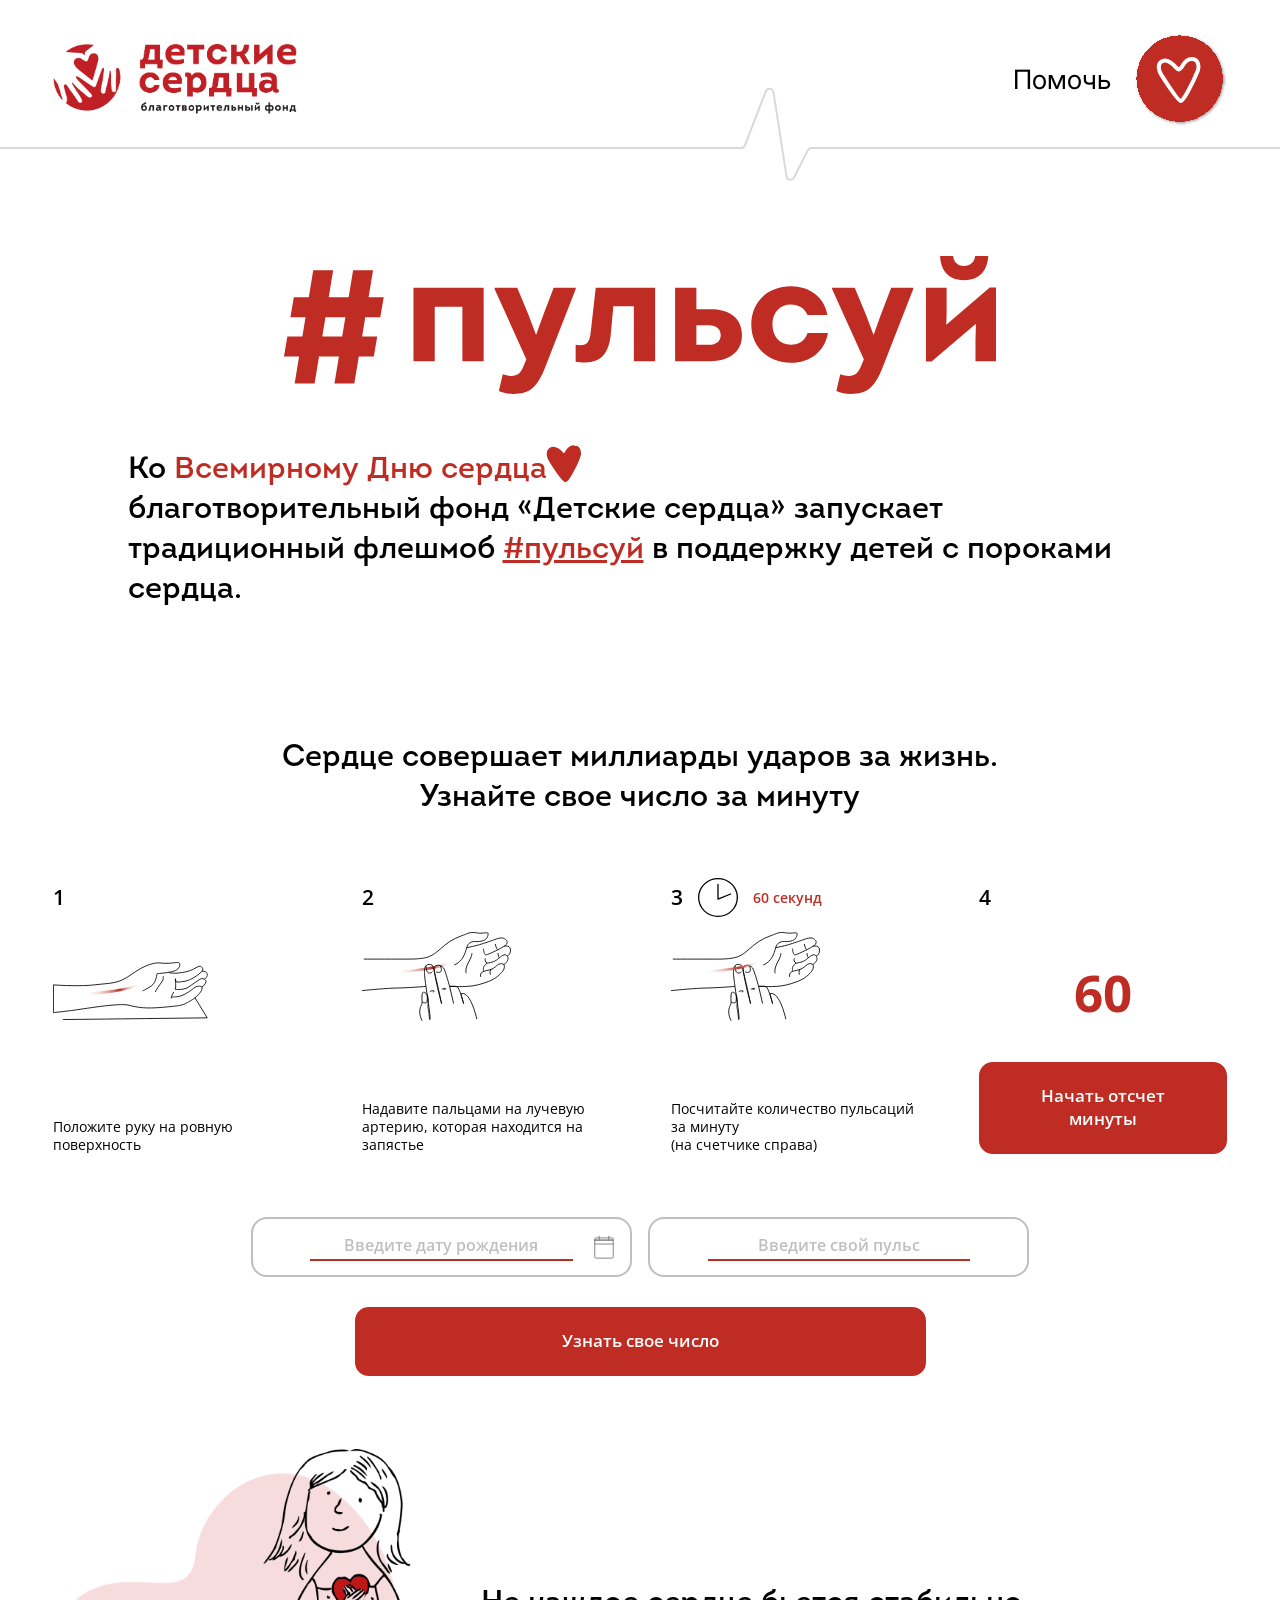
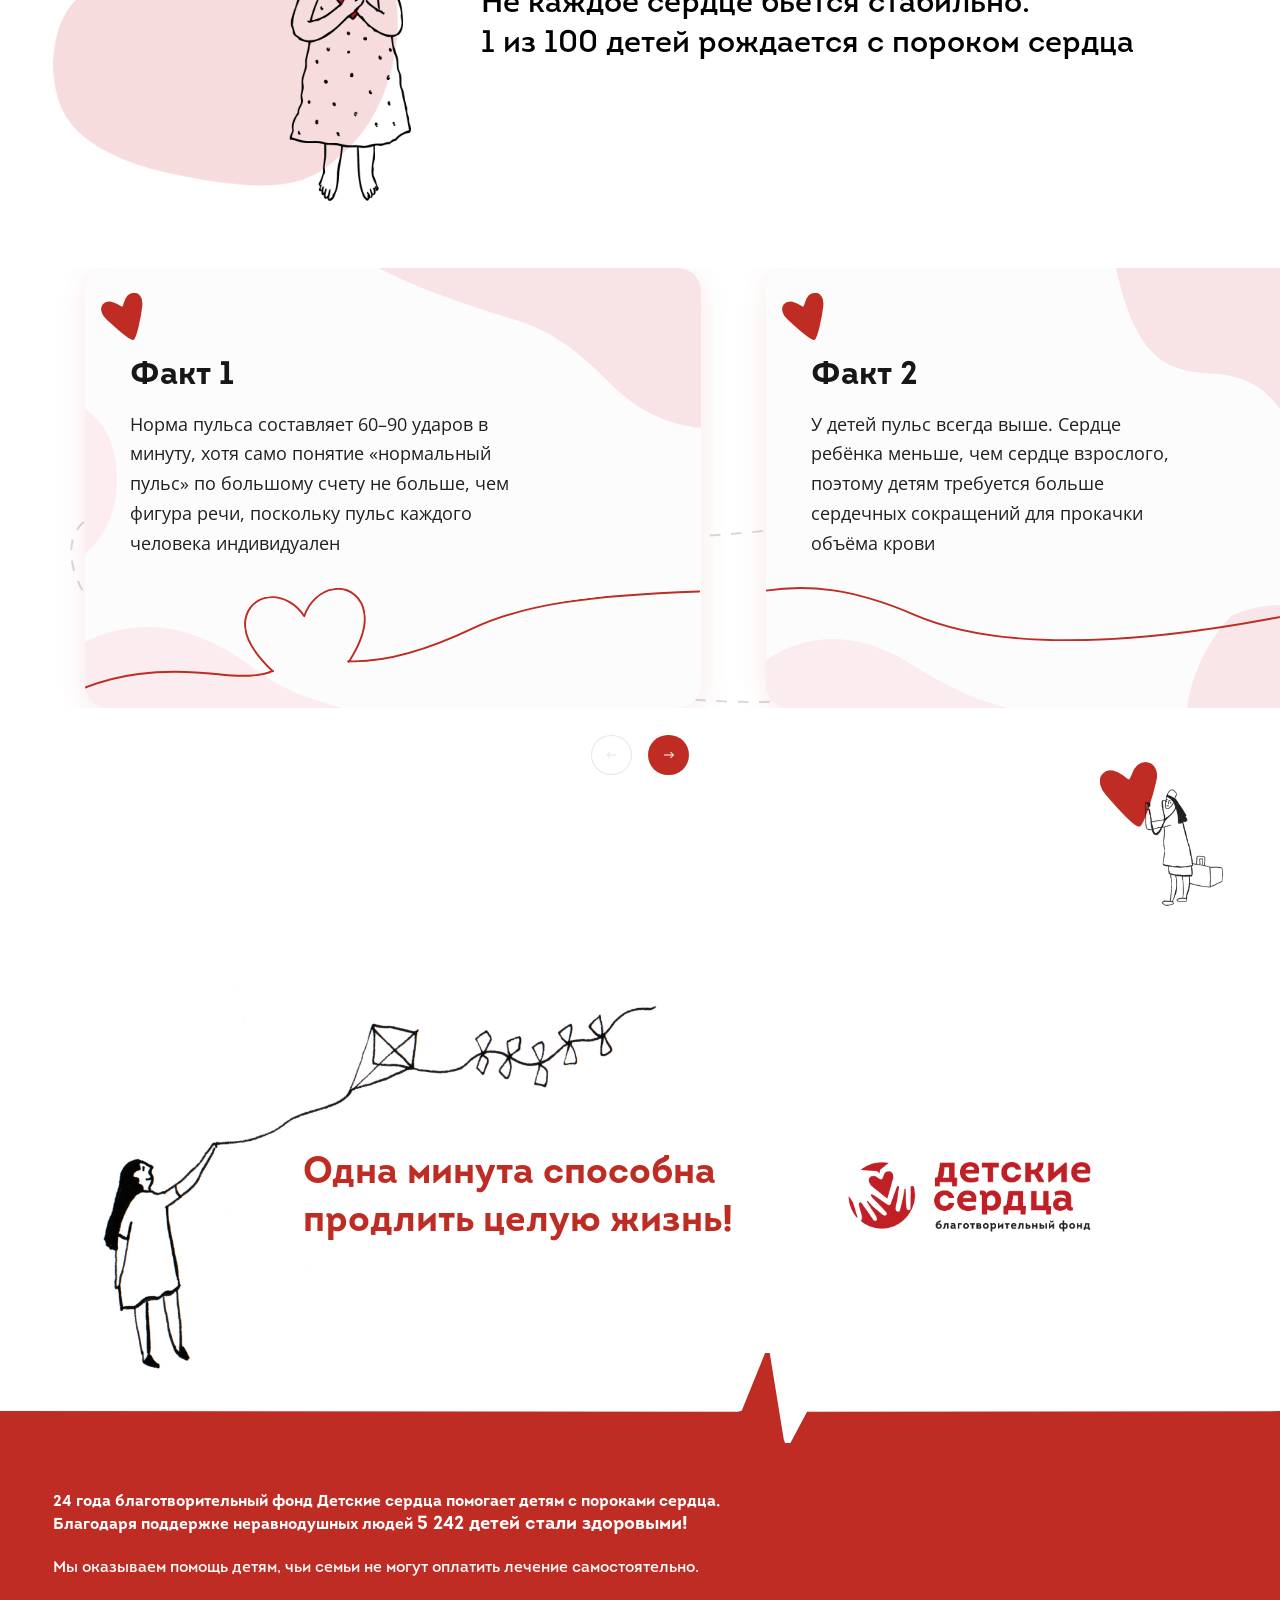
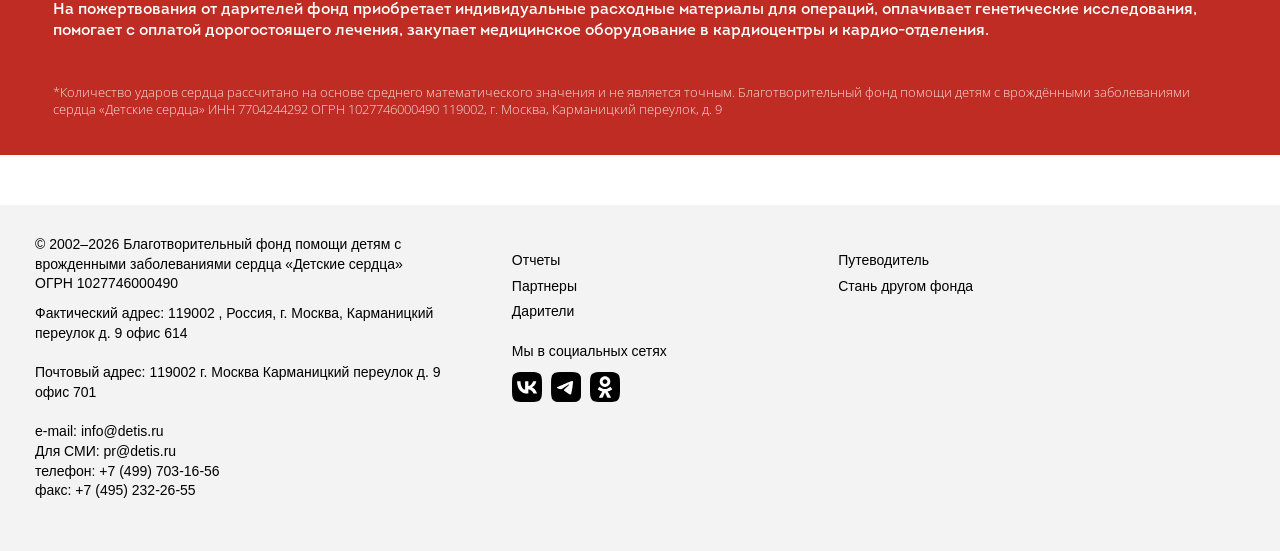
==== index.html @ c1016fa4 "Add footer section, SEO enhancements, and sitemap for #пульсуй campaign - Introduced a new footer se" ====
<!doctype html>
<html lang="ru">
  <head>
    <meta charset="utf-8" />
    <meta name="viewport" content="width=device-width, initial-scale=1" />
    <title>#пульсуй — подари минуту своего ритма ребёнку с пороком сердца | Детские сердца</title>
    <meta
      name="description"
      content="Флешмоб #пульсуй ко Всемирному Дню сердца: узнайте свой пульс за минуту и подарите минуту его ритма ребёнку с пороком сердца. Благотворительный фонд «Детские сердца»."
    />
    <link rel="canonical" href="https://detis.ru/puls/" />
    <meta name="robots" content="index, follow, max-image-preview:large, max-snippet:-1" />
    <meta name="theme-color" content="#bf2c23" />

    <!-- Open Graph -->
    <meta property="og:type" content="website" />
    <meta property="og:site_name" content="Благотворительный фонд «Детские сердца»" />
    <meta property="og:locale" content="ru_RU" />
    <meta property="og:url" content="https://detis.ru/puls/" />
    <meta
      property="og:title"
      content="#пульсуй — подари минуту своего ритма ребёнку с пороком сердца"
    />
    <meta
      property="og:description"
      content="Флешмоб #пульсуй ко Всемирному Дню сердца: узнайте свой пульс за минуту и подарите минуту его ритма ребёнку с пороком сердца."
    />
    <meta property="og:image" content="https://detis.ru/puls/assets/og-image.jpg" />
    <meta property="og:image:width" content="1200" />
    <meta property="og:image:height" content="630" />
    <meta property="og:image:alt" content="Флешмоб #пульсуй — фонд «Детские сердца»" />

    <!-- Twitter -->
    <meta name="twitter:card" content="summary_large_image" />
    <meta
      name="twitter:title"
      content="#пульсуй — подари минуту своего ритма ребёнку с пороком сердца"
    />
    <meta
      name="twitter:description"
      content="Узнайте свой пульс за минуту и подарите минуту его ритма ребёнку с пороком сердца."
    />
    <meta name="twitter:image" content="https://detis.ru/puls/assets/og-image.jpg" />

    <!-- Верификация панелей вебмастеров: значения вставит команда фонда (см. README-seo.md) -->
    <!-- <meta name="google-site-verification" content="ЗАПОЛНИТЬ" /> -->
    <!-- <meta name="yandex-verification" content="ЗАПОЛНИТЬ" /> -->

    <link rel="icon" href="/favicon.svg" type="image/svg+xml" />
    <!-- Растровые иконки добавит команда фонда (см. README-seo.md, п. A4):
    <link rel="icon" href="/favicon.ico" sizes="any" />
    <link rel="apple-touch-icon" href="assets/apple-touch-icon.png" /> -->

    <link rel="preconnect" href="https://fonts.googleapis.com" />
    <link rel="preconnect" href="https://fonts.gstatic.com" crossorigin />
    <link
      href="https://fonts.googleapis.com/css2?family=Inter:wght@400;600;700&amp;display=swap"
      rel="stylesheet"
    />
    <link rel="stylesheet" href="styles.css" />
    <script async src="https://cdn.mixplat.ru/widget/v3/widget.js"></script>
    <script src="https://widgets.donation.ru/wloader/2c202b1d-9f3a-443c-ae65-06a1cbe11c02/wloader.js" async></script>
    <style type="text/css">
      #d7platformRedirector-container { display: none; }
    </style>

    <script type="application/ld+json">
    {
      "@context": "https://schema.org",
      "@graph": [
        {
          "@type": "NGO",
          "@id": "https://detis.ru/#organization",
          "name": "Благотворительный фонд помощи детям с врождёнными заболеваниями сердца «Детские сердца»",
          "alternateName": "Фонд «Детские сердца»",
          "url": "https://detis.ru/",
          "logo": "https://detis.ru/puls/assets/ds_logo.png",
          "email": "info@detis.ru",
          "telephone": "+7-499-703-16-56",
          "taxID": "7704244292",
          "vatID": "1027746000490",
          "address": {
            "@type": "PostalAddress",
            "addressCountry": "RU",
            "addressLocality": "Москва",
            "postalCode": "119002",
            "streetAddress": "Карманицкий переулок, д. 9"
          },
          "sameAs": [
            "https://vk.com/club15481908",
            "https://t.me/detis_ru",
            "https://ok.ru/group/55071932416244"
          ]
        },
        {
          "@type": "WebPage",
          "@id": "https://detis.ru/puls/#webpage",
          "url": "https://detis.ru/puls/",
          "name": "#пульсуй — подари минуту своего ритма ребёнку с пороком сердца",
          "inLanguage": "ru-RU",
          "description": "Флешмоб #пульсуй ко Всемирному Дню сердца: узнайте свой пульс за минуту и подарите минуту его ритма ребёнку с пороком сердца.",
          "isPartOf": { "@id": "https://detis.ru/#website" },
          "about": { "@id": "https://detis.ru/#organization" },
          "primaryImageOfPage": "https://detis.ru/puls/assets/og-image.jpg"
        },
        {
          "@type": "WebSite",
          "@id": "https://detis.ru/#website",
          "url": "https://detis.ru/",
          "name": "Благотворительный фонд «Детские сердца»",
          "inLanguage": "ru-RU",
          "publisher": { "@id": "https://detis.ru/#organization" }
        },
        {
          "@type": "Event",
          "name": "Флешмоб #пульсуй",
          "description": "Традиционный флешмоб фонда «Детские сердца» ко Всемирному Дню сердца в поддержку детей с пороками сердца.",
          "startDate": "2026-09-01",
          "endDate": "2026-09-30",
          "eventAttendanceMode": "https://schema.org/OnlineEventAttendanceMode",
          "eventStatus": "https://schema.org/EventScheduled",
          "url": "https://detis.ru/puls/",
          "image": "https://detis.ru/puls/assets/og-image.jpg",
          "location": {
            "@type": "VirtualLocation",
            "url": "https://detis.ru/puls/"
          },
          "organizer": { "@id": "https://detis.ru/#organization" }
        }
      ]
    }
    </script>

  </head>
  <body>
    <header class="header">
      <div class="container header__inner">
        <a class="header__logo" href="/">
          <img
            src="assets/ds_logo.png"
            alt="Благотворительный фонд «Детские сердца»"
          />
        </a>
        <a class="header__help" href="#donate">
          <span>Помочь</span>
          <img src="assets/frame7.svg" alt="" aria-hidden="true" />
        </a>
      </div>
      <img
        class="header__pulse"
        src="assets/vector39.svg"
        alt=""
        aria-hidden="true"
      />
    </header>

    <main>
      <!-- ===== Экран 1 — об акции ===== -->
      <section class="hero container" id="about">
        <h1 class="hero__title">
          <img src="assets/group23.svg" alt="" aria-hidden="true" />
          <span class="visually-hidden"
            >#пульсуй — флешмоб благотворительного фонда «Детские сердца» ко
            Всемирному Дню сердца в поддержку детей с пороками сердца</span
          >
        </h1>
        <p class="hero__lead">
          Ко <span class="accent">Всемирному Дню сердца</span
          ><img
            class="hero__heart"
            src="assets/vector66.svg"
            alt=""
            aria-hidden="true"
          /><br class="br-lg" />
          благотворительный фонд «Детские сердца» запускает традиционный флешмоб
          <a
            class="accent"
            href="https://vk.ru/feed?q=%23%D0%9F%D1%83%D0%BB%D1%8C%D1%81%D1%83%D0%B9&amp;section=search"
            target="_blank"
            rel="noopener"
            >#пульсуй</a
          >
          в поддержку детей с пороками сердца.
        </p>
        <p class="hero__sub">
          Сердце совершает миллиарды ударов за жизнь.<br class="br-lg" />
          Узнайте свое число за минуту
        </p>
      </section>

      <!-- ===== Экран 2 — инструкция, отсчёт минуты и форма ===== -->
      <section
        class="steps container"
        id="measure"
        aria-label="Как измерить пульс"
      >
        <ol class="steps__list">
          <li class="step">
            <div class="step__head"><span class="step__num">1</span></div>
            <div class="step__pic step__pic--1">
              <span class="step__figure"
                ><img
                  src="assets/group5.svg"
                  alt="Рука лежит на ровной поверхности"
              /></span>
            </div>
            <p class="step__text">Положите руку на ровную поверхность</p>
          </li>
          <li class="step">
            <div class="step__head"><span class="step__num">2</span></div>
            <div class="step__pic step__pic--2">
              <span class="step__figure"
                ><img
                  src="assets/group6.svg"
                  alt="Пальцы прижаты к лучевой артерии"
              /></span>
            </div>
            <p class="step__text">
              Надавите пальцами на лучевую артерию, которая находится на
              запястье
            </p>
          </li>
          <li class="step">
            <div class="step__head">
              <span class="step__num">3</span>
              <img
                class="step__clock"
                src="assets/group.svg"
                alt=""
                aria-hidden="true"
              />
              <span class="step__hint">60 секунд</span>
            </div>
            <div class="step__pic step__pic--3">
              <span class="step__figure">
                <img
                  src="assets/vector53.svg"
                  alt="Подсчёт пульсаций на запястье"
                />
                <img
                  class="step__doodle"
                  src="assets/vector52.svg"
                  alt=""
                  aria-hidden="true"
                />
              </span>
            </div>
            <p class="step__text">
              Посчитайте количество пульсаций за минуту<br />(на счетчике
              справа)
            </p>
          </li>
          <li class="step step--timer">
            <div class="step__head"><span class="step__num">4</span></div>
            <p
              class="step__ring"
              id="timer-display"
              role="timer"
              aria-live="off"
            >
              <svg
                class="step__ring-svg"
                viewBox="0 0 120 120"
                aria-hidden="true"
              >
                <circle
                  class="step__ring-track"
                  cx="60"
                  cy="60"
                  r="50"
                ></circle>
                <circle
                  class="step__ring-progress"
                  cx="60"
                  cy="60"
                  r="50"
                ></circle>
              </svg>
              <span class="step__ring-value">60</span>
              <!-- Единица измерения рядом с числом — только в мобильном макете -->
              <span class="step__ring-unit">секунд</span>
            </p>
            <button class="btn" type="button" id="timer-btn" data-state="idle">
              Начать отсчет минуты
            </button>
            <button
              class="link-btn step__reset"
              type="button"
              id="timer-reset"
              hidden
            >
              Начать заново
            </button>
            <p
              class="step__status"
              id="timer-status"
              role="status"
              aria-live="polite"
            ></p>
          </li>
        </ol>

        <!-- Форма: дата рождения + пульс в покое -->
        <form class="form" id="pulse-form" novalidate>
          <div class="field-wrap">
            <div class="field field--date">
              <label class="field__label visually-hidden" for="birthday"
                >Дата рождения</label
              >
              <input
                class="field__input"
                type="text"
                id="birthday"
                name="birthday"
                placeholder="Введите дату рождения"
                inputmode="numeric"
                autocomplete="bday"
                maxlength="10"
                aria-describedby="birthday-hint birthday-error"
                required
              />
              <span class="field__picker">
                <img src="assets/calendar.svg" alt="" aria-hidden="true" />
                <!-- Нативный календарь: прозрачный input поверх иконки —
                 работает во всех мобильных браузерах без showPicker() -->
                <input
                  class="field__native"
                  type="date"
                  id="birthday-native"
                  tabindex="-1"
                  aria-label="Выбрать дату рождения в календаре"
                />
              </span>
            </div>
            <p class="field__error" id="birthday-error" role="alert"></p>
          </div>

          <div class="field-wrap">
            <div class="field field--pulse">
              <label class="field__label visually-hidden" for="pulse"
                >Пульс в покое, ударов в минуту</label
              >
              <input
                class="field__input"
                type="text"
                id="pulse"
                name="pulse"
                placeholder="Введите свой пульс"
                inputmode="numeric"
                maxlength="3"
                aria-describedby="pulse-error pulse-hint"
                required
              />
            </div>
            <p class="field__error" id="pulse-error" role="alert"></p>
          </div>

          <div class="form__submit">
            <button class="btn btn--wide" type="submit">
              Узнать свое число
            </button>
          </div>
        </form>
      </section>

      <!-- ===== Экран 3 — персональный результат ===== -->
      <section
        class="counter is-locked"
        id="result"
        aria-labelledby="result-caption"
        hidden
      >
        <p class="counter__num" id="result-number">
          <span class="counter__value">0</span>
        </p>
        <p class="counter__caption" id="result-caption">
          Столько ударов уже сделало ваше сердце<sup>*</sup>
        </p>
        <button
          class="counter__share"
          type="button"
          data-share="result"
          aria-label="Поделиться своим результатом"
        >
          <img src="assets/frame33.svg" alt="" aria-hidden="true" />
        </button>
      </section>

      <!-- ===== Кому нужна помощь ===== -->
      <section class="fact container">
        <div class="fact__pic pic">
          <img src="assets/image2.png" alt="Девочка держит в руках сердце" />
        </div>
        <p class="fact__text">
          Не каждое сердце бьется стабильно.
          <br class="br-lg" />1&nbsp;из&nbsp;100 детей рождается с пороком
          сердца
        </p>
      </section>

      <!-- ===== Пожертвование ===== -->
      <section class="result container is-locked" id="donate" hidden>
        <div id='d3a18150-a6cb-4ad5-b962-4424a75c778f' data-type='mixplat-stat'></div>
        <!-- <div class="progress">
          <div class="progress__track">
            <div
              class="progress__bar"
              style="--value: 41.8%"
              role="progressbar"
              aria-valuenow="128541"
              aria-valuemin="0"
              aria-valuemax="307000"
            >
              <span>Собрано <b>128 541 ₽</b></span>
            </div>
          </div>
        </div> -->

        <p class="result__pulse">
          Ваш пульс — <span id="donate-pulse">72 удара</span> в минуту
        </p>

        <div class="donate">
          <button
            class="donate__btn"
            type="button"
            data-minutes-step="-1"
            aria-label="Уменьшить количество минут"
          >
            <img src="assets/group18.svg" alt="" aria-hidden="true" />
          </button>
          <button class="btn donate__label" type="button" data-open-donate>
            Подарить
            <span id="donate-minutes">1 минуту</span> детскому&nbsp;сердцу
          </button>
          <button
            class="donate__btn"
            type="button"
            data-minutes-step="1"
            aria-label="Увеличить количество минут"
          >
            <img src="assets/group19.svg" alt="" aria-hidden="true" />
          </button>
        </div>
      </section>

      <!-- ===== Экран благодарности (только после успешной оплаты) ===== -->
      <section class="thanks container" id="thanks" hidden>
        <div class="thanks__art">
          <img src="assets/img1.png" alt="Люди украшают дерево-сердце" />
        </div>
        <div class="thanks__card">
          <p class="thanks__title">Спасибо</p>
          <p class="thanks__text">
            Сегодня ваше сердце помогло другому сердцу продолжать биться.
          </p>
          <a class="thanks__link" href="#facts">Узнать больше о своем сердце</a>
        </div>
      </section>

      <!-- ===== Факты о сердце ===== -->
      <section class="facts" id="facts" aria-label="Факты о пульсе">
        <div class="facts__stage">
          <img
            class="facts__wave"
            src="assets/vector41.svg"
            alt=""
            aria-hidden="true"
          />
          <ul class="facts__track" id="facts-track">
            <li class="card" id="fact-1">
              <div
                class="card__deco"
                style="left: 47.669%; top: 0%; width: 52.338%; height: 36.389%"
              >
                <img src="assets/vector2.svg" alt="" />
              </div>
              <div
                class="card__deco"
                style="left: 0%; top: 32.142%; width: 5.165%; height: 32.781%"
              >
                <img src="assets/vector3.svg" alt="" />
              </div>
              <div
                class="card__deco"
                style="left: 0%; top: 81.556%; width: 41.985%; height: 18.443%"
              >
                <img src="assets/vector4.svg" alt="" />
              </div>
              <div
                class="card__deco card__rot"
                style="
                  left: -3.124%;
                  top: 72.152%;
                  width: 103.446%;
                  height: 25.813%;
                "
              >
                <img
                  src="assets/vector5.svg"
                  alt=""
                  style="
                    width: 100.433%;
                    height: 31.44%;
                    transform: rotate(-7.22deg);
                  "
                />
              </div>
              <div
                class="card__deco card__rot"
                style="
                  left: 25.453%;
                  top: 72.152%;
                  width: 20.818%;
                  height: 20.064%;
                "
              >
                <img
                  src="assets/vector6.svg"
                  alt=""
                  style="
                    width: 95.024%;
                    height: 85.783%;
                    transform: rotate(-7.22deg);
                  "
                />
              </div>
              <div
                class="card__deco card__rot"
                style="
                  left: 2.684%;
                  top: 5.785%;
                  width: 7.037%;
                  height: 10.801%;
                "
              >
                <img
                  src="assets/group1.svg"
                  alt=""
                  style="
                    width: 96.574%;
                    height: 98.05%;
                    transform: rotate(-6deg);
                  "
                />
              </div>
              <h3 class="card__title">Факт 1</h3>
              <p class="card__text">
                Норма пульса составляет 60–90 ударов в минуту, хотя само понятие
                «нормальный пульс» по большому счету не больше, чем фигура речи,
                поскольку пульс каждого человека индивидуален
              </p>
            </li>
            <li class="card" id="fact-2">
              <div
                class="card__deco"
                style="left: 56.86%; top: 0%; width: 43.147%; height: 52.289%"
              >
                <img src="assets/vector8.svg" alt="" />
              </div>
              <div
                class="card__deco"
                style="left: 0%; top: 84.301%; width: 39.414%; height: 15.699%"
              >
                <img src="assets/vector9.svg" alt="" />
              </div>
              <div
                class="card__deco"
                style="
                  left: 68.385%;
                  top: 76.671%;
                  width: 31.622%;
                  height: 23.329%;
                "
              >
                <img src="assets/vector10.svg" alt="" />
              </div>
              <div
                class="card__deco"
                style="
                  left: -2.805%;
                  top: 72.431%;
                  width: 103.66%;
                  height: 12.396%;
                "
              >
                <img src="assets/vector11.svg" alt="" />
              </div>
              <div
                class="card__deco card__rot"
                style="
                  left: 2.684%;
                  top: 5.785%;
                  width: 7.037%;
                  height: 10.801%;
                "
              >
                <img
                  src="assets/group2.svg"
                  alt=""
                  style="
                    width: 96.574%;
                    height: 98.05%;
                    transform: rotate(-6deg);
                  "
                />
              </div>
              <h3 class="card__title">Факт 2</h3>
              <p class="card__text">
                У детей пульс всегда выше. Сердце ребёнка меньше, чем сердце
                взрослого, поэтому детям требуется больше сердечных сокращений
                для прокачки объёма крови
              </p>
            </li>
            <li class="card" id="fact-3">
              <div
                class="card__deco"
                style="left: 55.225%; top: 0%; width: 44.782%; height: 47.06%"
              >
                <img src="assets/vector13.svg" alt="" />
              </div>
              <div
                class="card__deco"
                style="left: 0%; top: 82.787%; width: 37.621%; height: 17.213%"
              >
                <img src="assets/vector14.svg" alt="" />
              </div>
              <div
                class="card__deco card__rot"
                style="
                  left: 45.481%;
                  top: 59.588%;
                  width: 71.171%;
                  height: 87.377%;
                "
              >
                <img
                  src="assets/vector15.svg"
                  alt=""
                  style="
                    width: 32.5%;
                    height: 115.444%;
                    transform: rotate(-127.79deg);
                  "
                />
              </div>
              <div
                class="card__deco"
                style="
                  left: -2.809%;
                  top: 69.496%;
                  width: 106.114%;
                  height: 11.93%;
                "
              >
                <img src="assets/vector16.svg" alt="" />
              </div>
              <div
                class="card__deco card__rot"
                style="
                  left: 2.684%;
                  top: 5.785%;
                  width: 7.037%;
                  height: 10.801%;
                "
              >
                <img
                  src="assets/group3.svg"
                  alt=""
                  style="
                    width: 96.574%;
                    height: 98.05%;
                    transform: rotate(-6deg);
                  "
                />
              </div>
              <h3 class="card__title">Факт 3</h3>
              <p class="card__text">
                Для спортсмена высокой квалификации пульс 40–50 ударов в минуту
                — норма. Так работает натренированное сердце
              </p>
            </li>
            <li class="card" id="fact-4">
              <div
                class="card__deco"
                style="left: 55.687%; top: 0%; width: 44.32%; height: 34.97%"
              >
                <img src="assets/vector18.svg" alt="" />
              </div>
              <div
                class="card__deco"
                style="left: 0%; top: 77.617%; width: 43.384%; height: 22.382%"
              >
                <img src="assets/vector19.svg" alt="" />
              </div>
              <div
                class="card__deco"
                style="
                  left: 75.264%;
                  top: 70.59%;
                  width: 24.742%;
                  height: 29.41%;
                "
              >
                <img src="assets/vector20.svg" alt="" />
              </div>
              <div
                class="card__deco"
                style="
                  left: 78.354%;
                  top: 4.628%;
                  width: 22.708%;
                  height: 22.873%;
                "
              >
                <img src="assets/vector21.svg" alt="" />
              </div>
              <div
                class="card__deco"
                style="
                  left: 0.076%;
                  top: 68.824%;
                  width: 52.929%;
                  height: 13.411%;
                "
              >
                <img src="assets/vector22.svg" alt="" />
              </div>
              <div
                class="card__deco"
                style="
                  left: 52.45%;
                  top: 57.45%;
                  width: 47.59%;
                  height: 27.64%;
                "
              >
                <img src="assets/vector23.svg" alt="" />
              </div>
              <div
                class="card__deco card__rot"
                style="
                  left: 2.684%;
                  top: 5.785%;
                  width: 7.037%;
                  height: 10.801%;
                "
              >
                <img
                  src="assets/group3.svg"
                  alt=""
                  style="
                    width: 96.574%;
                    height: 98.05%;
                    transform: rotate(-6deg);
                  "
                />
              </div>
              <h3 class="card__title">Факт 4</h3>
              <p class="card__text">
                В положении лёжа частота сердечных сокращений замедляется, а в
                положении стоя и сидя кровь движется быстрее
              </p>
            </li>
            <li class="card" id="fact-5">
              <div
                class="card__deco"
                style="left: 56.939%; top: 0%; width: 43.068%; height: 39.43%"
              >
                <img src="assets/vector25.svg" alt="" />
              </div>
              <div
                class="card__deco"
                style="
                  left: 77.103%;
                  top: 2.677%;
                  width: 23.954%;
                  height: 28.764%;
                "
              >
                <img src="assets/vector26.svg" alt="" />
              </div>
              <div
                class="card__deco"
                style="left: 0%; top: 79.167%; width: 37.08%; height: 20.833%"
              >
                <img src="assets/vector27.svg" alt="" />
              </div>
              <div
                class="card__deco"
                style="
                  left: 71.419%;
                  top: 76.47%;
                  width: 28.588%;
                  height: 23.53%;
                "
              >
                <img src="assets/vector28.svg" alt="" />
              </div>
              <div
                class="card__deco"
                style="
                  left: -2.806%;
                  top: 74.04%;
                  width: 103.894%;
                  height: 9.982%;
                "
              >
                <img src="assets/vector29.svg" alt="" />
              </div>
              <div
                class="card__deco card__rot"
                style="
                  left: 2.684%;
                  top: 5.785%;
                  width: 7.037%;
                  height: 10.801%;
                "
              >
                <img
                  src="assets/group3.svg"
                  alt=""
                  style="
                    width: 96.574%;
                    height: 98.05%;
                    transform: rotate(-6deg);
                  "
                />
              </div>
              <h3 class="card__title">Факт 5</h3>
              <p class="card__text">
                Пульс — важный показатель работы не только сердца, но и всего
                организма. Измеряйте его время от времени в спокойном состоянии.
                Это поможет вовремя заметить скрытые проблемы со здоровьем
              </p>
            </li>
          </ul>
        </div>

        <div class="facts__nav">
          <button
            class="nav-btn nav-btn--prev"
            type="button"
            aria-label="Предыдущий факт"
            data-dir="-1"
          >
            <img src="assets/arrow2.svg" alt="" aria-hidden="true" />
          </button>
          <!-- Точки-индикаторы (мобильный макет): кнопки подставляются скриптом -->
          <div class="facts__dots" id="facts-dots"></div>
          <button
            class="nav-btn nav-btn--next"
            type="button"
            aria-label="Следующий факт"
            data-dir="1"
          >
            <img src="assets/arrow1.svg" alt="" aria-hidden="true" />
          </button>

          <div class="facts__heart" aria-hidden="true">
            <img src="assets/vector65.svg" alt="" />
          </div>
          <div class="facts__girl" aria-hidden="true">
            <img src="assets/img12.png" alt="" />
          </div>
        </div>
      </section>

      <!-- ===== Персональная share-карточка ===== -->
      <section class="lifetime is-locked" id="personal-card" hidden>
        <div class="lifetime__hearts" aria-hidden="true">
          <img src="assets/heart8.png" alt="" />
          <img src="assets/heart8.png" alt="" />
          <img src="assets/heart8.png" alt="" />
          <img src="assets/heart8.png" alt="" />
          <img src="assets/heart8.png" alt="" />
          <img src="assets/heart8.png" alt="" />
          <img src="assets/heart8.png" alt="" />
          <img src="assets/heart8.png" alt="" />
        </div>
        <p class="lifetime__title">За всю жизнь мое сердце сделало</p>
        <p class="lifetime__num" id="personal-number">
          <span class="counter__value">0</span>
        </p>
        <p class="lifetime__text">
          ударов. Сегодня я подарил минуту <br class="br-lg" />его ритма ребенку
          с пороком сердца<sup>*</sup>
        </p>
        <button class="lifetime__cta" type="button" data-share="final">
          <span
            >Подари минуту сердцу
            <span class="lifetime__hash">#</span>пульсуй</span
          >
          <img src="assets/frame34.svg" alt="" aria-hidden="true" />
        </button>
      </section>

      <section class="outro container">
        <div class="outro__girl pic">
          <img src="assets/img2.png" alt="Девочка запускает воздушного змея" />
        </div>
        <div class="outro__row">
          <p class="outro__text">Одна минута способна продлить целую жизнь!</p>
          <div class="outro__logo">
            <img
              src="assets/ds_logo.png"
              alt="Благотворительный фонд «Детские сердца»"
            />
          </div>
        </div>
      </section>
    </main>

    <footer class="footer">
      <div class="container">
        <p class="footer__head">
          24 года благотворительный фонд Детские сердца помогает детям с
          пороками сердца.<br />
          Благодаря поддержке неравнодушных людей
          <strong>5&nbsp;242 детей стали здоровыми!</strong>
        </p>
        <p class="footer__lead">
          Мы оказываем помощь детям, чьи семьи не могут оплатить лечение
          самостоятельно.
        </p>
        <p class="footer__lead">
          На пожертвования от дарителей фонд приобретает индивидуальные
          расходные материалы для операций, оплачивает генетические
          исследования, помогает с оплатой дорогостоящего лечения, закупает
          медицинское оборудование в кардиоцентры и кардио-отделения.
        </p>
        <p class="footer__note">
          *Количество ударов сердца рассчитано на основе среднего
          математического значения и не является точным. Благотворительный фонд
          помощи детям с врождёнными заболеваниями сердца «Детские сердца» ИНН
          7704244292 ОГРН 1027746000490 119002, г. Москва, Карманицкий переулок,
          д. 9
        </p>
      </div>
    </footer>

    <!-- ===== Подвал detis.ru (footernew) ===== -->
    <div class="footernew">
      <div class="inner">
        <div class="cell">
          <div>
            <p>
              © 2002–2026 Благотворительный фонд помощи детям с врожденными
              заболеваниями сердца «Детские сердца»<br />ОГРН 1027746000490
            </p>
            <p>
              Фактический адрес: 119002 , Россия, г. Москва, Карманицкий
              переулок д. 9 офис 614
            </p>
          </div>
          <div>
            <p>
              Почтовый адрес: 119002 г. Москва Карманицкий переулок д. 9 офис
              701
            </p>
          </div>
          <div>
            <p>
              e-mail: info@detis.ru<br />
              Для СМИ: pr@detis.ru<br />
              телефон:
              <a href="tel:+74997031656" class="fphone">+7 (499) 703-16-56</a
              ><br />
              факс: +7 (495) 232-26-55
            </p>
          </div>
        </div>
        <div class="cell soc">
          <div>
            <ul>
              <li><a href="https://detis.ru/about/reports/">Отчеты</a></li>
              <li><a href="https://detis.ru/partners/">Партнеры</a></li>
              <li><a href="https://detis.ru/donors/">Дарители</a></li>
            </ul>
          </div>
          <div>
            <p>Мы в социальных сетях</p>
            <div class="social">
              <a
                href="http://vk.com/club15481908"
                class="vk_new"
                target="_blank"
                rel="noopener"
                title="Вконтакте: Благотворительный фонд Детские сердца"
              ></a>
              <a
                href="https://t.me/detis_ru"
                class="tg_new"
                target="_blank"
                rel="noopener"
                title="Telegram: фонд Детские сердца"
              ></a>
              <a
                href="https://ok.ru/group/55071932416244"
                class="ok_new"
                target="_blank"
                rel="noopener"
                title="OK: фонд Детские сердца"
              ></a>
            </div>
          </div>
        </div>
        <div class="cell">
          <div>
            <ul>
              <li>
                <a href="https://detis.ru/putevoditel/">Путеводитель</a>
              </li>
              <li>
                <a href="https://detis.ru/become_friend/">Cтань другом фонда</a>
              </li>
            </ul>
          </div>
        </div>
      </div>
    </div>

    <!-- ===== Поп-ап пожертвования ===== -->
    <div class="modal" id="donate-modal" hidden>
      <div class="modal__overlay" data-close-modal></div>
      <div
        class="modal__dialog"
        role="dialog"
        aria-modal="true"
        aria-labelledby="donate-modal-title"
      >
        <button
          class="modal__close"
          type="button"
          data-close-modal
          aria-label="Закрыть"
        >
          &times;
        </button>

        <p class="modal__title" id="donate-modal-title">
          Подарите минуту своего ритма
        </p>
        <p class="modal__lead">
          Ваш пульс — <b id="modal-pulse">72</b> удара в минуту. Одна минута
          вашего сердца — <b id="modal-rate">72 ₽</b> для ребенка с пороком
          сердца.
        </p>

        <div
          class="minutes"
          id="minutes-options"
          role="radiogroup"
          aria-label="Сколько времени подарить"
        >
          <!-- Кнопки вариантов подставляются скриптом:
           1 минута, 5 минут, 10 минут, 1 час и «выбрать время» -->
        </div>

        <div class="custom-time" id="custom-time" hidden>
          <label class="custom-time__label" for="custom-minutes"
            >Сколько минут подарить</label
          >
          <input
            class="custom-time__input"
            id="custom-minutes"
            type="number"
            inputmode="numeric"
            min="1"
            step="1"
            value="15"
          />
        </div>

        <p class="modal__sum">
          <span>Сумма пожертвования</span>
          <b id="donate-sum">72 ₽</b>
        </p>

        <!-- Сообщения платёжной формы MixPlat (ошибки/статусы) -->
        <div class="pay-slot" id="pay-slot" hidden></div>

        <button class="btn btn--wide" type="button" id="mixplat_widget">
          Подарить
        </button>
        <p class="modal__note">
          Оплата проходит на защищённой форме MixPlat.
        </p>
      </div>
    </div>

    <!-- ===== Поп-ап «Помочь» — платёжная форма фонда ===== -->
    <div class="modal" id="help-modal" hidden>
      <div class="modal__overlay" data-close-modal></div>
      <div
        class="modal__dialog modal__dialog--help"
        role="dialog"
        aria-modal="true"
        aria-labelledby="help-modal-title"
      >
        <button
          class="modal__close"
          type="button"
          data-close-modal
          aria-label="Закрыть"
        >
          &times;
        </button>
        <p class="modal__title" id="help-modal-title">Помочь фонду</p>
        <mixplat-form
          id="eb375265-beff-4322-8814-6edfc87360aa"
          data-type="mixplat-form"
          data-tid="18238"
        ></mixplat-form>
      </div>
    </div>

    <!-- ===== Поп-ап share-карточки ===== -->
    <div class="modal" id="share-modal" hidden>
      <div class="modal__overlay" data-close-modal></div>
      <div
        class="modal__dialog modal__dialog--share"
        role="dialog"
        aria-modal="true"
        aria-labelledby="share-modal-title"
      >
        <button
          class="modal__close"
          type="button"
          data-close-modal
          aria-label="Закрыть"
        >
          &times;
        </button>
        <p class="modal__title" id="share-modal-title">Ваша карточка</p>
        <div class="share-preview">
          <img
            id="share-image"
            alt="Персональная карточка с количеством ударов вашего сердца"
          />
        </div>
        <p class="share-text" id="share-text"></p>
        <div class="share-actions">
          <button class="btn" type="button" id="share-native" hidden>
            Поделиться
          </button>
          <a class="btn btn--ghost" id="share-download" download="pulsuy.png"
            >Скачать картинку</a
          >
          <button class="btn btn--ghost" type="button" id="share-copy">
            Скопировать текст
          </button>
        </div>
        <p
          class="share-status"
          id="share-status"
          role="status"
          aria-live="polite"
        ></p>
      </div>
    </div>

    <script src="script.js"></script>
  </body>
</html>
---- styles.css ----
/* Пульсуй_2026 — вёрстка по макету Figma (node 2001:465).
   Поточная вёрстка: секции, flex/grid, адаптивные размеры.
   Эталонная ширина макета — 1920px, размеры переведены в clamp()/проценты. */

/* ---------- Шрифты ---------- */
@font-face {
  font-family: "Intro";
  src: url("fonts/INTRO-REGULAR.OTF") format("opentype");
  font-weight: 400;
  font-style: normal;
  font-display: swap;
}
@font-face {
  font-family: "Intro";
  src: url("fonts/INTRO-BOLD.OTF") format("opentype");
  font-weight: 700;
  font-style: normal;
  font-display: swap;
}
@font-face {
  font-family: "Open Sans";
  src: url("fonts/OpenSans-VariableFont_wdth,wght.ttf") format("truetype-variations");
  font-weight: 300 800;
  font-stretch: 75% 125%;
  font-style: normal;
  font-display: swap;
}
@font-face {
  font-family: "Open Sans";
  src: url("fonts/OpenSans-Italic-VariableFont_wdth,wght.ttf") format("truetype-variations");
  font-weight: 300 800;
  font-stretch: 75% 125%;
  font-style: italic;
  font-display: swap;
}

/* ---------- Токены ---------- */
:root {
  --red: #bf2c23;
  --ink: #000;
  --gutter: clamp(16px, 4.16vw, 80px);
  --content: 1760px;

  /* Единица мобильного макета: 1px макета (эталон — 390px) в реальных px.
     Размеры мобильной вёрстки пишутся как calc(N * var(--px)), поэтому на
     390px они попадают в макет один в один, ниже — пропорционально сжимаются,
     а выше 430px перестают расти. Вне мобильного брейкпоинта --px = 1px. */
  --px: 1px;

  --intro: Intro, Inter, system-ui, sans-serif;
  --os: "Open Sans", system-ui, sans-serif;
  --inter: Inter, system-ui, sans-serif;

  /* типографика: clamp(мин, доля от 1920px, макет) */
  --fs-lead: clamp(20px, 2.4vw, 46px);
  --fs-h2: clamp(22px, 2.92vw, 56px);
  --fs-num: clamp(38px, 7.29vw, 140px);
  --fs-body: clamp(15px, 1.25vw, 24px);
}

/* ---------- База ---------- */
*, *::before, *::after { box-sizing: border-box; }

html { -webkit-text-size-adjust: 100%; }

body {
  margin: 0;
  background: #fff;
  color: var(--ink);
  font-family: var(--intro);
  overflow-x: hidden;
}

img, svg { display: block; max-width: 100%; }

p { margin: 0; }

a { color: inherit; }

button {
  font: inherit;
  color: inherit;
  background: none;
  border: 0;
  cursor: pointer;
}

.container {
  width: min(100% - var(--gutter) * 2, var(--content));
  margin-inline: auto;
}

.accent { color: var(--red); }

.visually-hidden {
  position: absolute;
  width: 1px;
  height: 1px;
  margin: -1px;
  padding: 0;
  overflow: hidden;
  clip-path: inset(50%);
  white-space: nowrap;
}

/* Картинка, вписанная в блок заданных пропорций */
.pic {
  position: relative;
  overflow: hidden;
}
.pic > img {
  position: absolute;
  inset: 0;
  width: 100%;
  height: 100%;
  max-width: none;
  object-fit: cover;
}

/* ---------- Шапка ---------- */
.header {
  position: relative;
  padding-block: clamp(20px, 2.66vw, 51px) clamp(18px, 1.72vw, 33px);
}

.header__inner {
  display: flex;
  align-items: center;
  justify-content: space-between;
  gap: clamp(16px, 2vw, 40px);
}

.header__logo img { width: clamp(180px, 20.36vw, 391px); height: auto; }

.header__help {
  display: flex;
  align-items: center;
  gap: clamp(10px, 1.82vw, 35px);
  font-family: var(--inter);
  font-size: clamp(18px, 2.08vw, 40px);
  line-height: 1.2;
  text-decoration: none;
}
.header__help img { width: clamp(60px, 7.19vw, 138px); height: auto; }

/* Кардиограмма прижата базовой линией к нижней границе шапки */
.header__pulse {
  position: absolute;
  left: 0;
  bottom: 0;
  width: 100%;
  height: auto;
  transform: translateY(35.25%);
  pointer-events: none;
}

/* ---------- Первый экран ---------- */
.hero {
  margin-top: clamp(48px, 8.45vw, 162px);
  text-align: left;
}

.hero__title {
  margin: 0 auto;
  width: clamp(240px, 55.6vw, 1067.79px);
}
.hero__title img { width: 100%; height: auto; }

.hero__lead {
  max-width: 1025px;
  margin: clamp(24px, 3.83vw, 73px) auto 0;
  font-size: var(--fs-lead);
  line-height: 1.3;
}

.hero__heart {
  display: inline-block;
  width: clamp(26px, 2.69vw, 51.64px);
  height: auto;
  margin-left: -0.05em;
  vertical-align: -0.1em;
  transform: rotate(12.78deg);
}

.hero__sub {
  margin: clamp(56px, 10vw, 192px) auto 0;
  font-size: var(--fs-lead);
  line-height: 1.3;
  text-align: center;
}

/* ---------- Шаги ---------- */
.steps {
  margin-top: clamp(40px, 4.16vw, 80px);
}

.steps__list {
  max-width: 1500px;
  margin-inline: auto;
  display: grid;
  grid-template-columns: repeat(4, minmax(0, 1fr));
  gap: clamp(20px, 4.79vw, 92px);
  margin: 0 auto;
  padding: 0;
  list-style: none;
}

.step {
  display: flex;
  flex-direction: column;
  gap: clamp(6px, 0.72vw, 14px);
}

.step__head {
  display: flex;
  align-items: center;
  gap: clamp(8px, 1.2vw, 23px);
  min-height: clamp(28px, 3.98vw, 76px);
}

.step__num {
  font-family: var(--os);
  font-weight: 600;
  font-size: clamp(20px, 1.62vw, 31.09px);
  line-height: 1.3;
}

.step__clock { width: clamp(34px, 3.09vw, 59.27px); height: auto; }

.step__hint {
  font-family: var(--os);
  font-weight: 600;
  font-size: clamp(13px, 1.08vw, 20.73px);
  line-height: 1.3;
  color: var(--red);
  white-space: nowrap;
}

/* Иллюстрации шагов выровнены по нижнему краю */
.step__pic {
  position: relative;
  display: flex;
  align-items: flex-end;
  min-height: clamp(70px, 6.89vw, 132.2px);
}
/* .step__figure задаёт размер иллюстрации и служит системой координат
   для дорисованных поверх неё элементов */
.step__figure {
  position: relative;
  display: block;
}
.step__figure > img { width: 100%; height: auto; }

.step__pic--1 .step__figure { width: clamp(120px, 12.09vw, 232.2px); }
.step__pic--2 .step__figure { width: clamp(118px, 11.68vw, 224.24px); }
.step__pic--3 .step__figure { width: clamp(118px, 11.64vw, 223.54px); }

/* Дорисованная стрелка поверх иллюстрации 3-го шага */
.step__figure > img.step__doodle {
  position: absolute;
  left: 21.33%;
  top: 27.58%;
  width: 39.18%;
  height: auto;
  transform: rotate(6.08deg);
}

.step__text {
  margin-top: auto;
  padding-top: clamp(8px, 0.9vw, 17px);
  font-family: var(--os);
  font-size: clamp(13px, 1.08vw, 20.73px);
  line-height: 1.3;
}

/* 4-й шаг: счётчик и кнопка */
.step--timer { align-items: stretch; }

.step__ring {
  position: relative;
  display: flex;
  align-items: center;
  justify-content: center;
  width: clamp(100px, 9.4vw, 180px);
  height: clamp(100px, 9.4vw, 180px);
  margin: 0 auto;
}

.step__ring-svg {
  display: none;
  width: 100%;
  height: 100%;
  transform: scaleX(-1) rotate(-90deg);
}

.step__ring.is-running .step__ring-svg { display: block; }
.step__ring.is-running .step__ring-value { display: none; }

.step__ring-track,
.step__ring-progress {
  fill: none;
  stroke-width: 14;
}

.step__ring-track { stroke: #e2d3d3; }

.step__ring-progress {
  stroke: var(--red);
  stroke-linecap: round;
  stroke-dasharray: 314.159;
  stroke-dashoffset: 0;
  transition: stroke-dashoffset 1s linear;
}

.step__ring-value {
  font-family: var(--os);
  font-weight: 700;
  font-size: clamp(36px, 4vw, 76px);
  line-height: 1;
  color: var(--red);
}

/* Подпись «секунд» рядом с числом есть только в мобильном макете —
   на десктопе число живёт внутри кольца, места под неё нет */
.step__ring-unit { display: none; }

.btn {
  display: inline-flex;
  align-items: center;
  justify-content: center;
  margin-top: auto;
  padding: clamp(14px, 1.69vw, 32.4px) clamp(16px, 2.3vw, 44px);
  font-family: var(--os);
  font-weight: 600;
  font-size: clamp(14px, 1.35vw, 25.91px);
  line-height: 1.3;
  color: #fff;
  text-align: center;
  background: var(--red);
  border: 2.591px solid var(--red);
  border-radius: clamp(10px, 1.08vw, 20.73px);
  transition: background-color .2s, border-color .2s;
}
.btn:hover { background: #a32118; border-color: #a32118; }
.btn[disabled] { opacity: .6; cursor: default; }
.btn--wide { width: min(100%, 571px); }
.btn--ghost {
  color: var(--red);
  background: #fff;
  border-color: var(--red);
}
.btn--ghost:hover { color: #fff; background: var(--red); }

.link-btn {
  padding: 0;
  color: inherit;
  text-decoration: underline;
  text-underline-offset: 3px;
}

.step__reset {
  margin-top: clamp(8px, 0.9vw, 16px);
  font-family: var(--os);
  font-weight: 600;
  font-size: clamp(13px, 1.04vw, 20px);
  line-height: 1.3;
  color: var(--red);
}
.step__reset:hover { color: #a32118; }

.step__status {
  margin-top: clamp(8px, 0.9vw, 17px);
  font-family: var(--os);
  font-size: clamp(12px, 0.94vw, 18px);
  line-height: 1.35;
  color: var(--red);
}
.step__status:empty { display: none; }

@media (prefers-reduced-motion: reduce) {
  .step__ring-progress { transition: none; }
}

/* ---------- Форма ---------- */
.form {
  display: flex;
  flex-wrap: wrap;
  align-items: flex-start;
  justify-content: center;
  gap: clamp(16px, 1.3vw, 25px);
  margin-top: clamp(40px, 4.9vw, 94px);
}

.field-wrap { flex: 0 1 clamp(280px, 29.74vw, 571px); }

.field {
  position: relative;
  display: flex;
  align-items: center;
  justify-content: center;
  padding-block: clamp(12px, 1.3vw, 25px) clamp(10px, 1.09vw, 21px);
  /* Отступ по горизонтали одинаковый у всех полей и с обеих сторон:
     справа в нём помещается иконка календаря, слева он держит подчёркивания
     полей на одной вертикали */
  padding-inline: calc(clamp(12px, 1.5vw, 30px) + clamp(26px, 2vw, 34px) + 12px);
  border: 2px solid #bfbfbf;
  border-radius: 16px;
  transition: border-color .2s;
}
.field:focus-within { border-color: var(--red); }
.field.is-invalid { border-color: #d13c33; background: #fff6f5; }

.field__input {
  width: 100%;
  padding: 0 0 clamp(3px, 0.26vw, 5px);
  font-family: var(--os);
  font-weight: 600;
  font-size: var(--fs-body);
  line-height: 1.3;
  color: #4a4a4a;
  text-align: center;
  background: none;
  border: 0;
  border-bottom: 2px solid var(--red);
  border-radius: 0;
  outline-offset: 4px;
  -webkit-appearance: none;
  appearance: none;
}
.field__input::placeholder { color: #4a4a4a; opacity: .35; }

/* Иконка календаря с нативным date-инпутом поверх неё */
.field__picker {
  position: absolute;
  top: 50%;
  right: clamp(10px, 1vw, 18px);
  width: clamp(26px, 2vw, 34px);
  transform: translateY(-50%);
}
.field__picker > img { width: 100%; height: auto; opacity: .55; }
.field__native {
  position: absolute;
  inset: -8px;
  width: calc(100% + 16px);
  height: calc(100% + 16px);
  opacity: 0;
  cursor: pointer;
  -webkit-appearance: none;
  appearance: none;
  border: 0;
  background: none;
}
.field__native::-webkit-calendar-picker-indicator {
  position: absolute;
  inset: 0;
  width: 100%;
  height: 100%;
  opacity: 0;
  cursor: pointer;
}

.field__hint,
.field__error {
  margin-top: 8px;
  padding-inline: clamp(12px, 1.5vw, 30px);
  text-align: center;
  font-family: var(--os);
  font-size: clamp(12px, 0.94vw, 18px);
  line-height: 1.35;
}
.field__hint { color: #7a7a7a; }
.field__error { color: #d13c33; font-weight: 600; }
.field__error:empty { display: none; }

.form__submit {
  flex: 0 0 100%;
  display: flex;
  justify-content: center;
  margin-top: clamp(8px, 1vw, 18px);
}

/* ---------- Красный счётчик ---------- */
.counter {
  position: relative;
  width: 100%;
  margin-top: clamp(48px, 5.2vw, 100px);
  padding: clamp(28px, 3.02vw, 58px) clamp(90px, 9vw, 170px) clamp(24px, 2.76vw, 53px);
  color: #fff;
  text-align: center;
  background: var(--red);
  border-radius: 16px;
}

.counter__num,
.lifetime__num {
  font-weight: 700;
  font-size: var(--fs-num);
  line-height: 1.3;
  white-space: nowrap;
}

.counter__num sup,
.lifetime__num sup {
  font-size: clamp(16px, 2.08vw, 40px);
  /* top, а не super: super сдвигает на фиксированную долю от базовой линии
     и не совпадает с верхним краем цифр при таком масштабе шрифта */
  vertical-align: top;
  line-height: 1;
}

/* Толчок в такт удару (см. beat() в script.js) применяется только к самой
   цифре, не к звёздочке. inline-block нужен, чтобы transform вообще
   применялся — на inline-элементах он игнорируется браузером.
   Точка опоры — правый верхний угол, вплотную к звёздочке: цифра растёт
   влево и вниз, от звёздочки, а не в её сторону */
.counter__value {
  display: inline-block;
  transform-origin: 100% 0;
}

.counter__caption {
  font-weight: 700;
  font-size: var(--fs-h2);
  line-height: 1.3;
}

.counter__share {
  position: absolute;
  top: 50%;
  right: clamp(12px, 2.34vw, 45px);
  width: clamp(56px, 6.46vw, 124px);
  transform: translateY(-50%);
}
.counter__share img { width: 100%; height: auto; }

/* ---------- Девочка + факт ---------- */
.fact {
  max-width: 1500px;
  display: flex;
  align-items: center;
  gap: clamp(24px, 5.47vw, 105px);
  margin-top: clamp(48px, 5.68vw, 109px);
}

.fact__pic {
  flex: 0 0 clamp(180px, 27.92vw, 536px);
  aspect-ratio: 536 / 528;
  border-radius: 8px;
}

.fact__text {
  font-size: var(--fs-lead);
  line-height: 1.3;
}

/* ---------- Результат ---------- */
.result {
  display: flex;
  flex-direction: column;
  align-items: center;
  margin-top: clamp(48px, 7.92vw, 152px);
}

.progress,
.donate,
[data-type='mixplat-stat'] {
  width: min(100%, 813px);
  border-radius: clamp(14px, 1.25vw, 24px);
}

.progress {
  padding: 5px;
  background: #f6ddde;
}

.progress__track {
  position: relative;
  overflow: hidden;
  border-radius: clamp(12px, 1.09vw, 21px);
  background: #ffedef;
}

.progress__bar {
  display: flex;
  align-items: center;
  width: var(--value, 42%);
  min-width: max-content;
  padding: clamp(12px, 2.24vw, 43px) clamp(14px, 1.35vw, 26px);
  font-family: var(--inter);
  font-size: clamp(15px, 1.54vw, 29.6px);
  line-height: 1;
  color: #fff;
  white-space: nowrap;
  background: var(--red);
  border-radius: clamp(12px, 1.09vw, 21px);
}
.progress__bar b { font-weight: 600; padding-left: .3em; }

.result__pulse {
  margin-top: clamp(24px, 3.12vw, 60px);
  font-weight: 700;
  font-size: clamp(20px, 2.5vw, 48px);
  line-height: 1.3;
  color: var(--red);
  text-align: center;
}

.donate {
  display: flex;
  align-items: center;
  justify-content: space-between;
  gap: clamp(12px, 1.5vw, 30px);
  margin-top: clamp(16px, 1.61vw, 31px);
  padding: clamp(12px, 1.77vw, 34px) clamp(14px, 1.82vw, 35px);
  background: #fff;
}

.donate__label {
  display: block;
  flex: 1;
  margin-top: 0;
  font-size: clamp(16px, 1.67vw, 32px);
  line-height: 1.2;
  text-align: center;
}

.donate__btn { flex: 0 0 auto; width: clamp(38px, 3.33vw, 64px); }
.donate__btn img { width: 100%; height: auto; }
.donate__btn[disabled] { opacity: .35; cursor: default; }

/* ---------- Спасибо ---------- */
.thanks {
  display: flex;
  flex-direction: column;
  align-items: center;
  margin-top: clamp(48px, 5.83vw, 112px);
}

.thanks__art { width: min(100%, 1125px); }
.thanks__art img { width: 100%; height: auto; }

.thanks__card {
  position: relative;
  width: min(100%, 1043px);
  margin-top: max(-107px, -5.58vw);
  padding: clamp(16px, 1.75vw, 33.6px) clamp(16px, 2vw, 40px) clamp(18px, 2.6vw, 50px);
  text-align: center;
  background: rgba(255, 255, 255, .3);
  border: 1.05px solid var(--red);
  border-radius: clamp(14px, 1.31vw, 25.19px);
  backdrop-filter: blur(2px);
}

.thanks__title {
  font-weight: 700;
  font-size: clamp(26px, 2.62vw, 50.38px);
  line-height: 1;
  color: var(--red);
}

.thanks__text {
  margin-top: clamp(10px, 1.2vw, 23px);
  font-size: clamp(13px, 1.31vw, 25.19px);
  line-height: 1.2;
}

.thanks__link {
  display: inline-block;
  margin-top: clamp(12px, 1.4vw, 27px);
  font-weight: 700;
  font-size: clamp(14px, 1.31vw, 25.19px);
  line-height: 1.2;
  color: var(--red);
  text-decoration: underline;
  text-underline-offset: 4px;
}

/* ---------- Карточки-факты ---------- */
.facts {
  position: relative;
  margin-top: clamp(48px, 5.2vw, 100px);
  padding-bottom: clamp(60px, 10.4vw, 200px);
}

.facts__stage { position: relative; }

/* Декоративная волна за карточками */
.facts__wave {
  position: absolute;
  left: 5.47%;
  top: min(84px, 4.4vw);
  width: 81.82%;
  height: auto;
  transform: scaleX(-1);
  pointer-events: none;
}

.facts__track {
  position: relative;
  z-index: 1;
  display: flex;
  gap: clamp(24px, 5.1vw, 98px);
  margin: 0;
  padding: 0 clamp(16px, 6.63vw, 127px);
  list-style: none;
  overflow-x: auto;
  scroll-snap-type: x mandatory;
  scroll-padding-inline: clamp(16px, 6.63vw, 127px);
  scrollbar-width: none;
}
.facts__track::-webkit-scrollbar { display: none; }

.card {
  /* Все размеры внутри карточки — доли её ширины (макет 615.989 × 440.403).
     Именно от --card-w, а не в % и не в cqw: проценты паддинга считаются
     от контейнера-трека, а cqw — от content-box, которую этот паддинг и задаёт. */
  --card-w: min(615.99px, 88vw);
  position: relative;
  flex: 0 0 var(--card-w);
  aspect-ratio: 615.989 / 440.403;
  padding: calc(var(--card-w) * .1493) calc(var(--card-w) * .0732) 0;
  overflow: hidden;
  background: #fcfcfc;
  border-radius: 23.03px;
  box-shadow: 0 6px 28px rgba(191, 44, 35, .10);
  scroll-snap-align: start;
}
/* Последняя карточка прижимается к правому краю, а не к левому:
   иначе после неё остаётся паддинг-«хвост», в который можно проскроллить
   мимо снап-точки — карусель на свайпе перелетает и дёргается назад */
.facts__track > .card:last-child {
  scroll-snap-align: end;
}

/* Декор карточек: доли от размеров карточки, поэтому масштабируется вместе с ней */
.card__deco {
  position: absolute;
  pointer-events: none;
}
.card__deco > img {
  width: 100%;
  height: 100%;
  max-width: none;
}
/* повёрнутый декор: снаружи bbox, внутри — невращённый слой по центру */
.card__rot {
  display: flex;
  align-items: center;
  justify-content: center;
}
.card__rot > img {
  flex: none;
  max-width: none;
}

.card__title {
  position: relative;
  margin: 0;
  font-family: var(--intro);
  font-weight: 700;
  font-size: calc(var(--card-w) * .053);
  line-height: 1;
  color: #171717;
}

/* доли из макета: 385 / 362 / 309 / 341 / 366 px при ширине карточки 616 */
#fact-2 { --text-w: .588; }
#fact-3 { --text-w: .502; }
#fact-4 { --text-w: .554; }
#fact-5 { --text-w: .594; }

.card__text {
  position: relative;
  max-width: calc(var(--card-w) * var(--text-w, .625));
  margin-top: calc(var(--card-w) * .0283);
  font-family: var(--os);
  font-size: calc(var(--card-w) * .0296);
  line-height: 1.632;
  color: #202020;
}

/* Пагинация */
.facts__nav {
  position: relative;
  display: flex;
  align-items: center;
  justify-content: center;
  gap: clamp(10px, 1.3vw, 25px);
  margin-top: clamp(24px, 2.08vw, 40px);
}

.nav-btn {
  display: flex;
  align-items: center;
  justify-content: center;
  flex: 0 0 auto;
  width: clamp(38px, 3.18vw, 61px);
  aspect-ratio: 1;
  border-radius: 50%;
}
.nav-btn img { width: 36%; height: auto; }
.nav-btn--prev { background: #fff; border: 1px solid rgba(0, 0, 0, .24); }
.nav-btn--prev img { transform: scaleX(-1); }
.nav-btn--next { background: var(--red); }
.nav-btn[disabled] { cursor: default; }

/* Точки-индикаторы: только в мобильном макете, на десктопе достаточно стрелок */
.facts__dots { display: none; }

.facts__dot {
  width: calc(7 * var(--px));
  height: calc(7 * var(--px));
  padding: 0;
  background: #f0c5c2;
  border-radius: 50%;
  transition: background-color .2s;
}
.facts__dot.is-active { background: var(--red); }

/* Декор возле пагинации */
.facts__heart,
.facts__girl {
  position: absolute;
  pointer-events: none;
}
.facts__heart {
  top: min(39px, 2.03vw);
  right: 9.63%;
  width: 4.49%;
  transform: rotate(3.6deg);
}
.facts__heart img { width: 100%; height: auto; }
.facts__girl {
  top: min(61px, 3.18vw);
  right: 3.9%;
  width: 7.34%;
  aspect-ratio: 141 / 198;
  overflow: hidden;
  transform: scaleX(-1);
}
.facts__girl img {
  position: absolute;
  left: -90.25%;
  top: -108.9%;
  width: 292.81%;
  height: 208.9%;
  max-width: none;
}

/* ---------- Красный блок «за всю жизнь» ---------- */
.lifetime {
  position: relative;
  padding: clamp(28px, 2.4vw, 46px) clamp(16px, 4vw, 76px) clamp(32px, 3.4vw, 65px);
  overflow: hidden;
  color: #fff;
  text-align: center;
  background: var(--red);
}

.lifetime__hearts {
  position: absolute;
  inset: 0;
  pointer-events: none;
}
.lifetime__hearts img {
  position: absolute;
  width: 5.27%;
  height: auto;
  mix-blend-mode: multiply;
}
/* левая и правая колонки декоративных сердец */
.lifetime__hearts img:nth-child(1) { left: 3.77%; top: 6.5%; }
.lifetime__hearts img:nth-child(2) { left: 0.21%; top: 29.3%; }
.lifetime__hearts img:nth-child(3) { left: 3.77%; top: 52.1%; }
.lifetime__hearts img:nth-child(4) { left: 0.21%; top: 74.8%; }
.lifetime__hearts img:nth-child(5) { right: 3.77%; top: 7.4%; }
.lifetime__hearts img:nth-child(6) { right: 0.21%; top: 30.2%; }
.lifetime__hearts img:nth-child(7) { right: 3.77%; top: 53%; }
.lifetime__hearts img:nth-child(8) { right: 0.21%; top: 75.7%; }

.lifetime > *:not(.lifetime__hearts) { position: relative; }

.lifetime__title {
  font-weight: 700;
  font-size: var(--fs-h2);
  line-height: 1.3;
}

.lifetime__text {
  margin-top: clamp(12px, 1.35vw, 26px);
  font-size: clamp(20px, 2.5vw, 48px);
  line-height: 1.1;
}

.lifetime__cta {
  display: flex;
  align-items: center;
  justify-content: center;
  gap: clamp(12px, 1.8vw, 35px);
  margin: clamp(20px, 2.55vw, 49px) auto 0;
  padding: 6px 10px;
  font-weight: 700;
  font-size: var(--fs-h2);
  line-height: 1.3;
  text-align: left;
  border-radius: 12px;
  transition: background-color .2s;
}
.lifetime__cta:hover { background: rgba(255, 255, 255, .12); }
.lifetime__hash { font-weight: 400; }
.lifetime__cta img { width: clamp(44px, 4.48vw, 86px); height: auto; }

/* ---------- Финальный блок ---------- */
.outro {
  display: grid;
  grid-template-areas: "stack";
  align-items: center;
  padding-top: clamp(40px, 6vw, 116px);
}
.outro > * { grid-area: stack; }

.outro__girl {
  justify-self: start;
  align-self: end;
  width: min(56%, 980px);
  aspect-ratio: 980 / 635;
}

/* текст с логотипом лежат поверх иллюстрации: .outro__girl позиционирован,
   поэтому без z-index он перекрывал бы их */
.outro__row {
  position: relative;
  z-index: 1;
  display: flex;
  align-items: center;
  justify-content: flex-start;
  gap: clamp(24px, 4.9vw, 94px);
  width: 100%;
  padding-left: 21.25%;
}

.outro__text {
  max-width: min(724px, 37.7vw);
  font-weight: 700;
  font-size: var(--fs-h2);
  line-height: 1.3;
  color: var(--red);
}

.outro__logo { width: clamp(160px, 20.36vw, 391px); }
.outro__logo img { width: 100%; height: auto; }

/* ---------- Подвал ---------- */
/* Кардиограмма на кромке подвала — одна фигура (assets/rectangle17.svg,
   viewBox 1922x688): всплеск уходит вверх от кромки, а следом за ним
   отрицательный выступ врезается вниз, в тело подвала.
   Проценты ниже — доли от ширины подвала, поэтому фигура и полоса под
   вырез масштабируются вместе:
     базовая линия  87.586 / 1922 = 4.557%
     низ выреза    135.634 / 1922 = 7.0569%
     глубина выреза 48.048 / 1922 = 2.4999%  */
.footer {
  position: relative;
  /* Полоса, в которую опускается вырез. Собственный фон подвала сюда не
     заходит (background-clip: content-box) — иначе он закрасил бы вырез */
  padding-top: 2.4999%;
  padding-bottom: 0;
  color: #fff;
  background: var(--red);
  background-clip: content-box;
}

/* Отступы подвала переехали внутрь, т.к. падинги самого .footer теперь
   отведены под вырез и вырезаны из фона */
.footer > .container {
  padding-block: clamp(28px, 3.85vw, 74px) clamp(28px, 2.86vw, 55px);
}

.footer::before {
  content: "";
  position: absolute;
  left: 0;
  top: 0;
  width: 100%;
  /* высота полосы = вся высота волны, от вершины всплеска до дна выреза */
  padding-top: 7.0569%;
  /* поднимаем так, чтобы базовая линия фигуры легла ровно на кромку */
  margin-top: -4.557%;
  background: url("assets/rectangle17.svg") top left / 100% auto no-repeat;
}

.footer__head {
  font-weight: 700;
  font-size: var(--fs-body);
  line-height: 1.3;
}
.footer__head + .footer__lead { margin-top: 1.3em; }
.footer__head strong { font-size: clamp(17px, 1.46vw, 28px); }

.footer__lead {
  font-size: var(--fs-body);
  line-height: 1.3;
}
.footer__lead + .footer__lead { margin-top: 1.3em; }
.footer__lead strong { font-size: clamp(17px, 1.46vw, 28px); }

.footer__note {
  margin-top: clamp(20px, 3.33vw, 64px);
  font-family: var(--os);
  font-weight: 300;
  font-size: clamp(11px, 1.04vw, 20px);
  line-height: 1.3;
  color: #f6ddde;
}

/* ---------- Подвал detis.ru (footernew) — перенесён с detis.ru со стилями ---------- */
.footernew {
  width: 100%;
  background: #f3f3f3;
  display: block;
  vertical-align: top;
  margin: 50px auto 0;
  font-family: Arial, "Helvetica Neue", Helvetica, sans-serif;
  font-size: 14px;
  color: #000;
  line-height: 1.4;
}
.footernew .inner {
  width: 100%;
  max-width: 1280px;
  margin: 0 auto;
  display: table;
  table-layout: fixed;
}
.footernew .cell {
  display: table-cell;
  vertical-align: top;
  padding: 30px 35px;
  width: 38%;
}
.footernew .cell.soc {
  width: 26%;
}
.footernew .cell ul {
  list-style: none;
  margin-top: 16px;
  padding: 0;
}
.footernew .cell div {
  margin-bottom: 20px;
}
.footernew .cell p {
  margin: 0 0 10px;
}
.footernew .cell li {
  margin-bottom: 6px;
}
.footernew .cell a {
  color: #000;
  text-decoration: none;
}
.footernew .cell a:hover {
  text-decoration: underline;
}
.footernew .phone,
.footernew .fphone {
  text-decoration: none;
  display: inline;
}
.footernew .social {
  position: relative;
  margin: 0;
}
.footernew .social a {
  display: inline-block;
  width: 30px;
  height: 30px;
  margin-right: 5px;
  vertical-align: top;
  text-decoration: none;
  border: 0;
  background-repeat: no-repeat;
  background-position: left top;
  background-size: cover;
}
.footernew .social a.vk_new {
  background-image: url("assets/footer-vk.svg");
}
.footernew .social a.tg_new {
  background-image: url("assets/footer-tg.svg");
}
.footernew .social a.ok_new {
  background-image: url("assets/footer-ok.svg");
}

@media screen and (max-width: 1024px) {
  .footernew .cell,
  .footernew .cell.soc {
    width: 33%;
  }
}
@media screen and (max-width: 780px) {
  .footernew .cell {
    display: block;
    padding: 10px 20px;
    width: 87%;
  }
  .footernew .cell.soc {
    width: 87%;
  }
  .footernew .cell div {
    margin-bottom: 0;
  }
  .footernew .inner {
    display: block;
  }
}

/* ---------- Адаптив ---------- */
@media (max-width: 1100px) {
  .facts__wave,
  .facts__heart,
  .facts__girl { display: none; }

  .facts { padding-bottom: clamp(40px, 6vw, 80px); }

  .outro {
    grid-template-areas: "girl" "row";
    justify-items: center;
    gap: 24px;
    /* запас под всплеск кардиограммы на кромке подвала */
    padding-bottom: calc(24px + 4.6%);
  }
  .outro__girl { grid-area: girl; width: min(80%, 620px); justify-self: center; }
  .outro__row {
    grid-area: row;
    justify-content: center;
    padding-left: 0;
    flex-wrap: wrap;
    text-align: center;
  }
  .outro__text { max-width: none; text-align: center; }
}

@media (max-width: 900px) {
  .steps__list { grid-template-columns: repeat(2, minmax(0, 1fr)); row-gap: 40px; }

  .fact { flex-direction: column; text-align: center; }
  .fact__pic { flex: 0 0 auto; width: min(80%, 420px); }

  .counter { padding-inline: clamp(16px, 5vw, 60px); }
  .counter__share {
    position: static;
    margin: 20px auto 0;
    transform: none;
  }
}

/* ================================================================== */
/* Мобильный макет (Figma, эталон 390 × 4098)                          */
/* Все размеры — calc(N * var(--px)), где N — число из макета.          */
/* Кегли, которые в макете уже на пределе читаемости (12px и мельче),   */
/* заданы фиксированно, чтобы не уезжать вниз на узких экранах.         */
/* ================================================================== */
@media (max-width: 640px) {
  :root {
    --px: calc(min(100vw, 430px) / 390);
    --gutter: calc(24 * var(--px));
    --fs-lead: calc(20 * var(--px));
  }

  .br-lg { display: none; }

  /* ---------- Шапка ---------- */
  /* У шапки поля уже, чем у остального контента: 16px против 24px */
  .header {
    --gutter: calc(16 * var(--px));
    padding-block: calc(15 * var(--px)) 0;
  }
  .header__logo img { width: calc(140 * var(--px)); }

  .header__help { gap: calc(20 * var(--px)); }
  .header__help span {
    display: inline;
    font-family: var(--os);
    font-size: calc(14 * var(--px));
  }
  .header__help img { width: calc(36 * var(--px)); }

  /* Кардиограмма встаёт в поток: отрицательный margin поднимает её так,
     чтобы горизонтальная линия фигуры (64.75% её высоты) легла на кромку
     шапки. Растягиваем по высоте — в SVG стоит preserveAspectRatio="none" */
  .header__pulse {
    position: static;
    width: 102%;
    height: calc(48 * var(--px));
    margin-left: -1%;
    margin-top: calc(-18 * var(--px));
    transform: none;
  }

  /* ---------- Первый экран ---------- */
  .hero { margin-top: calc(20 * var(--px)); }
  .hero__title { width: calc(290 * var(--px)); margin-inline: 0; }
  .hero__lead {
    margin-top: calc(28 * var(--px));
    line-height: 1.2;
  }
  .hero__heart { width: calc(21 * var(--px)); }
  .hero__sub {
    margin-top: calc(48 * var(--px));
    line-height: 1.2;
    text-align: left;
  }

  /* ---------- Шаги: каждый шаг — отдельная карточка ---------- */
  .steps { margin-top: calc(44 * var(--px)); }

  .steps__list {
    grid-template-columns: minmax(0, 1fr);
    gap: calc(12 * var(--px));
  }

  /* Колонки карточки: бейдж | иллюстрация | текст.
     Первая строка нужна только третьему шагу (часы и «60 секунд» над
     иллюстрацией); у остальных она схлопывается в ноль, и иллюстрация
     центрируется по всей высоте карточки, как в макете. */
  .step {
    display: grid;
    grid-template-columns: calc(45 * var(--px)) calc(112 * var(--px)) minmax(0, 1fr);
    grid-template-rows: auto auto;
    align-items: center;
    gap: 0;
    min-height: calc(109 * var(--px));
    padding: calc(5 * var(--px)) calc(16 * var(--px)) calc(12 * var(--px)) calc(5 * var(--px));
    background: #fff;
    border: 1px solid #f0eeed;
    border-radius: calc(16 * var(--px));
  }

  /* .step__head — не бокс, а «прозрачная» обёртка: её дети становятся
     ячейками сетки самой карточки */
  .step__head { display: contents; }

  .step__num {
    grid-area: 1 / 1 / 3 / 2;
    align-self: start;
    display: flex;
    align-items: center;
    justify-content: center;
    width: calc(32 * var(--px));
    height: calc(32 * var(--px));
    font-family: var(--os);
    font-weight: 700;
    font-size: calc(16 * var(--px));
    line-height: 1;
    color: var(--red);
    background: #fbecef;
    border-radius: 50%;
  }

  /* Часы и подпись делят одну ячейку сетки, разойдясь по её краям */
  .step__clock {
    grid-area: 1 / 2 / 2 / 3;
    justify-self: start;
    width: calc(28 * var(--px));
    margin-left: calc(28 * var(--px));
  }
  .step__hint {
    grid-area: 1 / 2 / 2 / 3;
    justify-self: end;
    font-size: calc(10 * var(--px));
  }

  .step__pic {
    grid-area: 2 / 2 / 3 / 3;
    justify-content: flex-end;
    min-height: 0;
  }
  .step__pic--1 .step__figure { width: calc(112 * var(--px)); }
  .step__pic--2 .step__figure { width: calc(103 * var(--px)); }
  .step__pic--3 .step__figure { width: calc(101 * var(--px)); }

  .step__text {
    grid-area: 1 / 3 / 3 / 4;
    align-self: center;
    margin-top: 0;
    padding-top: 0;
    padding-left: calc(31 * var(--px));
    font-size: 12px;
    line-height: 1.25;
  }

  /* ---------- Шаг 4: отсчёт минуты ---------- */
  /* Боковые колонки одинаковой ширины — «60 секунд» стоит по центру
     карточки, а бейдж прижат к её левому верхнему углу */
  .step--timer {
    grid-template-columns: calc(45 * var(--px)) minmax(0, 1fr) calc(45 * var(--px));
    row-gap: calc(6 * var(--px));
    min-height: 0;
    padding-bottom: calc(17 * var(--px));
  }

  .step__ring {
    grid-area: 1 / 2 / 2 / 3;
    align-items: baseline;
    gap: calc(6 * var(--px));
    width: auto;
    height: auto;
    margin: 0;
  }
  .step__ring.is-running {
    align-items: center;
    height: calc(100 * var(--px));
  }
  .step__ring.is-running .step__ring-svg {
    width: calc(100 * var(--px));
    height: calc(100 * var(--px));
  }

  .step__ring-value {
    font-family: var(--intro);
    font-weight: 400;
    font-size: calc(100 * var(--px));
  }
  .step__ring-unit {
    display: block;
    font-weight: 700;
    font-size: calc(24 * var(--px));
    line-height: 1;
    color: var(--red);
  }
  .step__ring.is-running .step__ring-unit { display: none; }

  /* Кнопка отбита от краёв карточки одинаково слева и справа: слева
     добавляем разницу между узким полем под бейдж и правым полем */
  .step--timer .btn {
    grid-column: 1 / -1;
    margin-left: calc(12 * var(--px));
  }
  .step__reset,
  .step__status { grid-column: 1 / -1; }

  .btn {
    padding: calc(13 * var(--px)) calc(16 * var(--px));
    font-size: calc(14 * var(--px));
    border-width: 1px;
    border-radius: calc(10 * var(--px));
  }

  /* ---------- Форма ---------- */
  /* Поля занимают всю ширину. Важно не переключать .form в column:
     в колонке flex-basis у .field-wrap читается как высота */
  .form {
    margin-top: calc(29 * var(--px));
    gap: calc(11 * var(--px));
  }
  .field-wrap { flex: 0 0 100%; }

  .field {
    padding-block: calc(17 * var(--px));
    padding-inline: calc(40 * var(--px));
    border-width: 1px;
    border-color: #eae5e2;
    border-radius: calc(16 * var(--px));
  }
  /* В мобильном макете у поля нет красной подчёркивающей линии */
  .field__input {
    padding-bottom: 0;
    font-size: calc(12 * var(--px));
    border-bottom: 0;
  }
  .field__input::placeholder { color: #b6aeaa; opacity: 1; }
  .field__picker { width: calc(20 * var(--px)); right: calc(14 * var(--px)); }

  .form__submit { margin-top: calc(4 * var(--px)); }
  .form__submit .btn { width: 100%; }

  /* ---------- Красный счётчик ---------- */
  /* Число и кнопка «поделиться» — одна центрированная строка, подпись под
     ними на всю ширину: сетка вместо абсолютного позиционирования */
  .counter {
    display: grid;
    grid-template-columns: auto auto;
    justify-content: center;
    align-items: center;
    column-gap: calc(14 * var(--px));
    row-gap: calc(7 * var(--px));
    margin-top: calc(48 * var(--px));
    padding: calc(45 * var(--px)) var(--gutter) calc(38 * var(--px));
    border-radius: 0;
  }
  .counter__num {
    grid-area: 1 / 1 / 2 / 2;
    font-size: calc(42 * var(--px));
    line-height: 1;
  }
  .counter__num sup { font-size: calc(16 * var(--px)); }
  .counter__share {
    grid-area: 1 / 2 / 2 / 3;
    position: static;
    width: calc(36 * var(--px));
    margin: 0;
    transform: none;
  }
  .counter__caption {
    grid-area: 2 / 1 / 3 / 3;
    max-width: calc(230 * var(--px));
    margin-inline: auto;
    font-size: calc(16 * var(--px));
    line-height: 1.125;
  }

  /* ---------- Девочка + факт ---------- */
  .fact {
    gap: calc(46 * var(--px));
    margin-top: calc(47 * var(--px));
    text-align: left;
  }
  .fact__pic {
    align-self: start;
    width: calc(247 * var(--px));
    margin-left: calc(27 * var(--px));
  }
  .fact__text { line-height: 1.2; }

  /* ---------- Результат ---------- */
  .result { margin-top: calc(40 * var(--px)); }

  .progress { padding: 0; background: none; }
  .progress__track { background: #f7dcde; border-radius: calc(16 * var(--px)); }
  .progress__bar {
    padding: calc(21 * var(--px)) calc(18 * var(--px));
    font-size: calc(13 * var(--px));
    border-radius: calc(16 * var(--px));
  }

  .result__pulse {
    margin-top: calc(26 * var(--px));
    font-size: calc(18 * var(--px));
  }

  .donate {
    flex-wrap: nowrap;
    gap: calc(9 * var(--px));
    margin-top: calc(22 * var(--px));
    padding: 0;
    background: none;
  }
  .donate__btn { width: calc(31 * var(--px)); padding: 0; }
  .donate__label {
    padding: calc(22 * var(--px)) calc(8 * var(--px));
    font-size: calc(13 * var(--px));
    line-height: 1.15;
    border-radius: calc(14 * var(--px));
  }

  /* ---------- Спасибо ---------- */
  .thanks { margin-top: calc(39 * var(--px)); }
  /* Иллюстрация в макете чуть шире экрана — выпускаем её за поля контейнера */
  .thanks__art {
    width: calc(100% + var(--gutter) * 2 + 8 * var(--px));
    margin-inline: calc(-1 * var(--gutter) - 4 * var(--px));
  }
  .thanks__card {
    width: calc(341 * var(--px));
    margin-top: calc(-50 * var(--px));
    padding: calc(11 * var(--px)) calc(16 * var(--px)) calc(14 * var(--px));
    border-radius: calc(14 * var(--px));
  }
  .thanks__title { font-size: calc(25 * var(--px)); }
  .thanks__text {
    margin-top: calc(8 * var(--px));
    font-size: calc(12 * var(--px));
    line-height: 1.25;
  }
  .thanks__link { margin-top: calc(10 * var(--px)); font-size: calc(12 * var(--px)); }

  /* ---------- Карточки-факты ---------- */
  .facts {
    margin-top: calc(48 * var(--px));
    padding-bottom: calc(22 * var(--px));
  }

  /* Волна в мобильном макете лежит не за карточками, а под ними —
     ставим её в поток колонкой, без абсолютного позиционирования */
  .facts__stage { display: flex; flex-direction: column; }
  .facts__track { order: 1; }
  .facts__wave {
    display: block;
    order: 2;
    position: static;
    width: 100%;
    height: calc(67 * var(--px));
    margin-top: calc(6 * var(--px));
  }

  /* Видна кромка следующей карточки — блок читается как листаемый */
  .facts__track {
    gap: calc(11 * var(--px));
    padding-inline: var(--gutter);
    scroll-padding-inline: var(--gutter);
  }
  .card {
    --card-w: calc(341 * var(--px));
    aspect-ratio: auto;
    min-height: calc(244 * var(--px));
  }
  /* На узком экране пропорции макета дали бы нечитаемый кегль */
  .card__text {
    max-width: none;
    font-size: 12px;
    line-height: 1.55;
  }

  /* Пагинация: боковые колонки одинаковой ширины держат стрелки с точками
     по центру, а сердце-декор живёт в правой колонке и не сдвигает их */
  .facts__nav {
    display: grid;
    grid-template-columns: 1fr auto auto auto 1fr;
    gap: 0;
    margin-top: calc(7 * var(--px));
  }
  .nav-btn--prev { grid-column: 2; }
  .nav-btn--next { grid-column: 4; }
  .nav-btn { width: calc(34 * var(--px)); }

  .facts__dots {
    grid-column: 3;
    display: flex;
    align-items: center;
    gap: calc(6 * var(--px));
    margin-inline: calc(30 * var(--px));
  }

  .facts__heart {
    grid-column: 5;
    display: block;
    position: static;
    justify-self: start;
    width: calc(23 * var(--px));
    margin-left: calc(40 * var(--px));
    transform: rotate(37.26deg);
  }

  /* ---------- Красный блок «за всю жизнь» ---------- */
  .lifetime {
    padding: calc(34 * var(--px)) var(--gutter) calc(29 * var(--px));
  }
  .lifetime__hearts { display: none; }
  .lifetime__title { font-size: calc(18 * var(--px)); line-height: 1.2; }
  .lifetime__num {
    margin-top: calc(6 * var(--px));
    font-size: calc(46 * var(--px));
    line-height: 1;
  }
  .lifetime__num sup { font-size: calc(18 * var(--px)); }
  .lifetime__text {
    margin-top: calc(8 * var(--px));
    font-size: calc(16 * var(--px));
    line-height: 1.2;
  }
  .lifetime__cta {
    justify-content: space-between;
    gap: calc(12 * var(--px));
    width: 100%;
    margin-top: calc(34 * var(--px));
    padding: 0;
    font-size: calc(18 * var(--px));
  }
  .lifetime__cta img { width: calc(38 * var(--px)); }

  /* ---------- Финальный блок ---------- */
  .outro {
    grid-template-columns: minmax(0, 1fr);
    gap: 0;
    padding-top: calc(32 * var(--px));
    padding-bottom: calc(96 * var(--px));
  }
  .outro__girl { width: calc(383 * var(--px)); }
  .outro__row { gap: calc(37 * var(--px)); }
  .outro__text { font-size: calc(24 * var(--px)); line-height: 1.1; }
  .outro__logo { width: calc(184 * var(--px)); }

  /* ---------- Подвал ---------- */
  .footer > .container {
    padding-block: calc(33 * var(--px)) calc(48 * var(--px));
  }
  .footer__lead { font-size: calc(14 * var(--px)); line-height: 1.2; }
  .footer__lead strong { font-size: inherit; }
  .footer__note {
    margin-top: calc(26 * var(--px));
    font-size: calc(10 * var(--px));
    line-height: 1.3;
  }
}

/* ================================================================== */
/* Экраны, которые открываются после расчёта                           */
/* ================================================================== */

/* hidden должен побеждать display у секций (.result/.counter/.thanks) */
[hidden] { display: none !important; }

/* Мягкое появление разблокированных экранов */
.counter,
.result,
.thanks,
.lifetime { animation: reveal .5s ease both; }

@keyframes reveal {
  from { opacity: 0; transform: translateY(24px); }
  to { opacity: 1; transform: none; }
}

.nav-btn[disabled] { opacity: .4; }

/* ================================================================== */
/* Модальные окна                                                      */
/* ================================================================== */
body.is-modal-open { overflow: hidden; }

.modal {
  position: fixed;
  inset: 0;
  z-index: 100;
  display: flex;
  align-items: center;
  justify-content: center;
  padding: clamp(12px, 3vw, 40px);
  overflow-y: auto;
  overscroll-behavior: contain;
}

.modal__overlay {
  position: fixed;
  inset: 0;
  background: rgba(0, 0, 0, .55);
}

.modal__dialog {
  position: relative;
  width: min(100%, 560px);
  max-height: 100%;
  margin: auto;
  padding: clamp(24px, 3vw, 44px) clamp(18px, 2.4vw, 36px) clamp(20px, 2.4vw, 34px);
  overflow-y: auto;
  text-align: center;
  background: #fff;
  border-radius: 20px;
  box-shadow: 0 24px 64px rgba(0, 0, 0, .28);
  animation: reveal .3s ease both;
}

.modal__close {
  position: absolute;
  top: 8px;
  right: 12px;
  width: 44px;
  height: 44px;
  font-size: 32px;
  line-height: 1;
  color: #8a8a8a;
  border-radius: 50%;
}
.modal__close:hover { color: var(--red); background: #f6f0f0; }

.modal__title {
  padding-inline: 34px;
  font-weight: 700;
  font-size: clamp(20px, 2.4vw, 28px);
  line-height: 1.2;
  color: var(--red);
}

.modal__lead {
  margin-top: 12px;
  font-family: var(--os);
  font-size: clamp(14px, 1.6vw, 17px);
  line-height: 1.5;
  color: #3a3a3a;
}
.modal__lead b { color: var(--red); white-space: nowrap; }

/* Варианты минут: 1 минута — 72 ₽, 2 минуты — 144 ₽, 3, 5, 10 минут */
.minutes {
  display: grid;
  grid-template-columns: repeat(auto-fit, minmax(140px, 1fr));
  gap: 10px;
  margin-top: clamp(18px, 2.2vw, 26px);
}

.minutes__item {
  display: flex;
  flex-direction: column;
  align-items: center;
  gap: 4px;
  padding: 14px 10px;
  font-family: var(--os);
  background: #fff;
  border: 2px solid #e2d3d3;
  border-radius: 14px;
  transition: border-color .2s, background-color .2s;
}
.minutes__item:hover { border-color: var(--red); }
.minutes__item.is-active { border-color: var(--red); background: #fdf1f0; }

.minutes__count { font-size: 15px; line-height: 1.2; color: #3a3a3a; }
.minutes__sum {
  font-weight: 700;
  font-size: 20px;
  line-height: 1.2;
  color: var(--red);
  white-space: nowrap;
}

/* У «выбрать время» нет суммы — центрируем надпись по высоте соседних плиток */
.minutes__item--custom { justify-content: center; }
.minutes__item--custom .minutes__count {
  /* font-weight: 600; */
  color: #3a3a3a;
}

/* Поле своего значения раскрывается под плитками */
.custom-time {
  display: flex;
  align-items: center;
  justify-content: space-between;
  gap: 12px;
  margin-top: 10px;
  padding: 12px 16px;
  font-family: var(--os);
  background: #fdf1f0;
  border-radius: 14px;
}

.custom-time__label {
  font-size: 15px;
  line-height: 1.3;
  color: #3a3a3a;
}

.custom-time__input {
  width: 96px;
  padding: 6px 10px;
  font-family: var(--os);
  font-weight: 700;
  font-size: 18px;
  line-height: 1.2;
  color: #3a3a3a;
  text-align: center;
  background: #fff;
  border: 2px solid #e2d3d3;
  border-radius: 10px;
  transition: border-color .2s;
}
.custom-time__input:focus { border-color: var(--red); outline: none; }

.modal__sum {
  display: flex;
  align-items: center;
  justify-content: space-between;
  gap: 12px;
  margin-top: clamp(18px, 2.2vw, 26px);
  padding: 14px 18px;
  font-family: var(--os);
  font-size: 16px;
  background: #f8f2f2;
  border-radius: 14px;
}
.modal__sum b {
  font-family: var(--intro);
  font-size: clamp(22px, 3vw, 28px);
  color: var(--red);
  white-space: nowrap;
}

.pay-slot {
  margin-top: 16px;
  padding: 16px;
  font-family: var(--os);
  font-size: 15px;
  line-height: 1.4;
  color: #6a6a6a;
  background: #f6f6f6;
  border: 1px dashed #c9c9c9;
  border-radius: 14px;
}

#mixplat_widget { margin-top: 18px; }

.modal__note {
  margin-top: 14px;
  font-family: var(--os);
  font-size: 13px;
  line-height: 1.5;
  color: #8a8a8a;
}

/* ---------- Share-карточка ---------- */
.modal__dialog--share { width: min(100%, 480px); }

.share-preview {
  /* Карточка вертикальная (1080×1920), поэтому ограничиваем её по высоте:
     ширину высчитает aspect-ratio, и превью не распирает поп-ап */
  margin: 18px auto 0;
  height: min(56vh, 460px);
  max-width: 100%;
  background: #f4f4f4;
  border-radius: 16px;
  overflow: hidden;
  aspect-ratio: 1080 / 1920;
}
.share-preview img { width: 100%; height: 100%; object-fit: contain; }

.share-text {
  margin-top: 16px;
  font-family: var(--os);
  font-size: 15px;
  line-height: 1.5;
  color: #3a3a3a;
}

.share-actions {
  display: flex;
  flex-wrap: wrap;
  justify-content: center;
  gap: 10px;
  margin-top: 18px;
}
.share-actions .btn {
  flex: 1 1 150px;
  margin-top: 0;
  padding: 14px 18px;
  font-size: 15px;
  text-decoration: none;
}

.share-status {
  margin-top: 12px;
  font-family: var(--os);
  font-size: 14px;
  color: var(--red);
  min-height: 1.2em;
}

@media (max-width: 640px) {
  .modal { align-items: flex-end; padding: 0; }
  .modal__dialog {
    width: 100%;
    max-height: 92vh;
    border-radius: 20px;
  }
  .minutes { grid-template-columns: repeat(2, minmax(0, 1fr)); }
  .share-actions .btn { flex: 1 1 100%; }
}
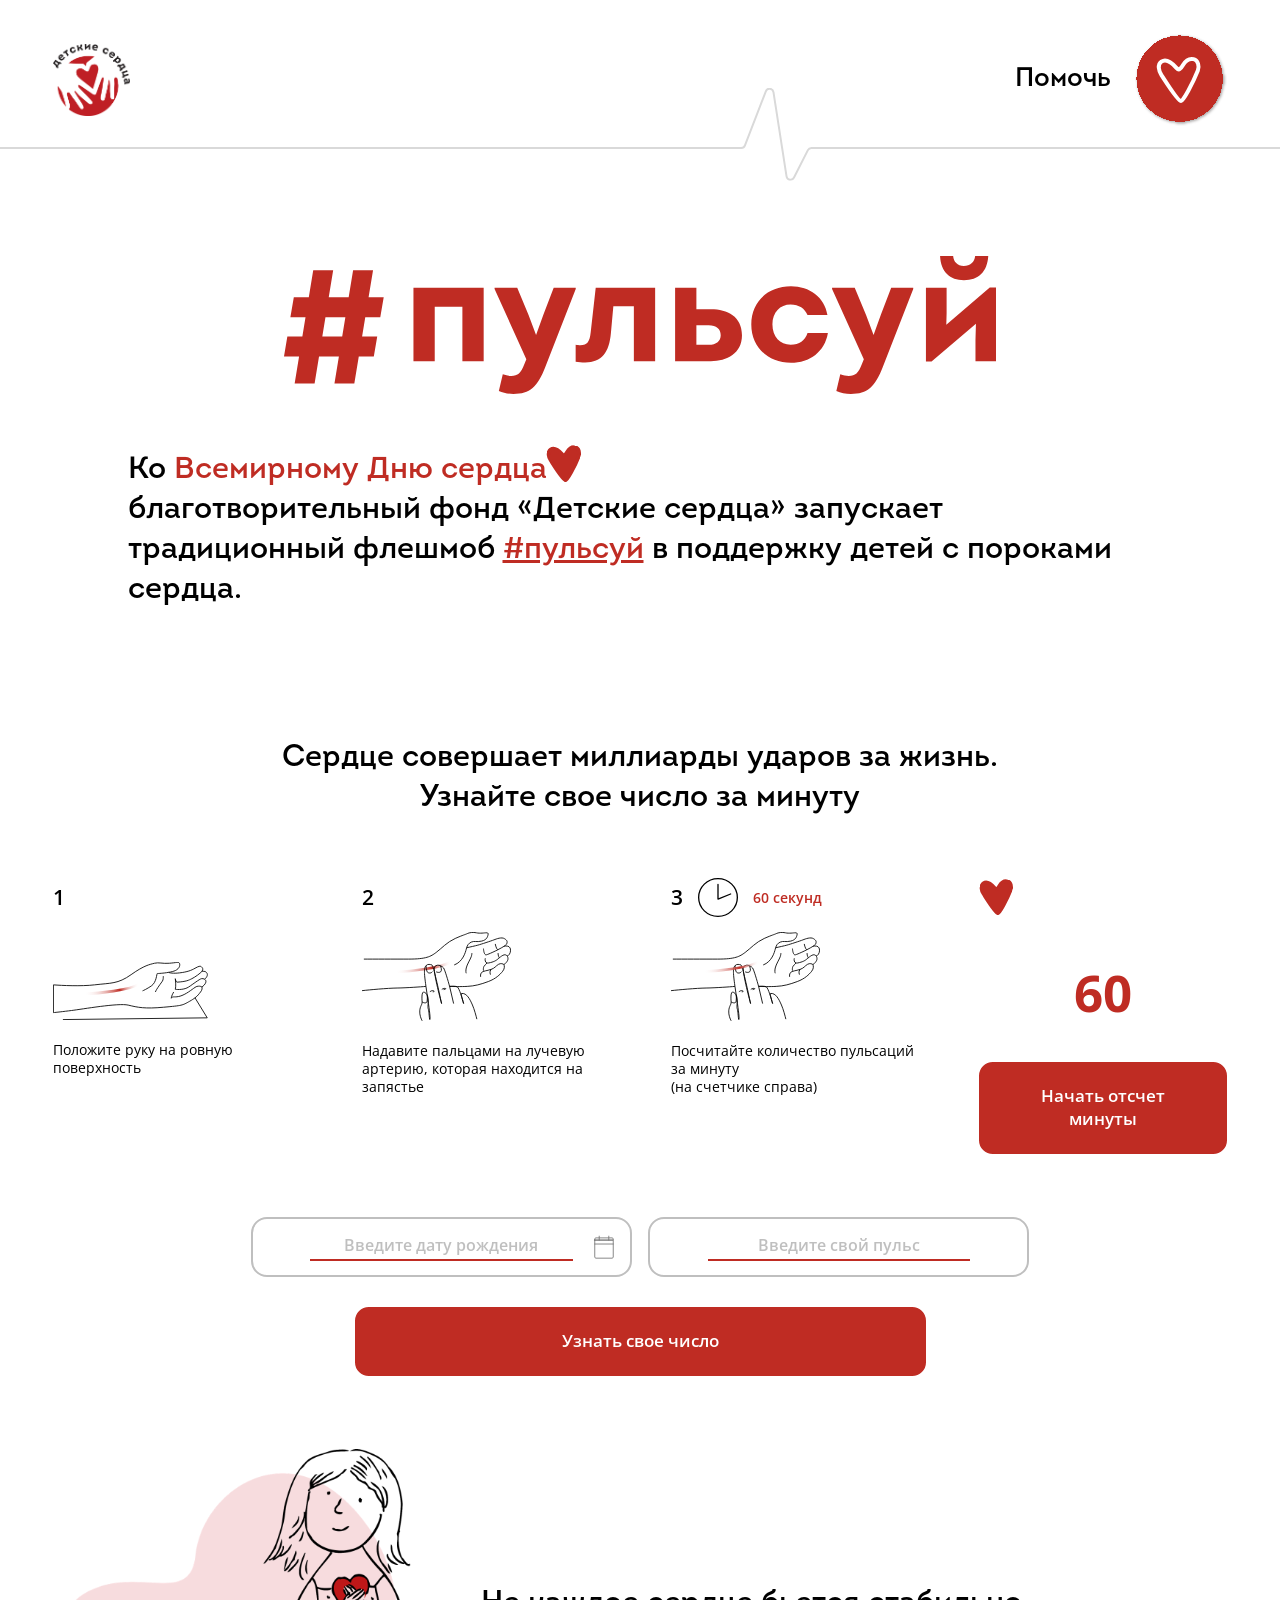
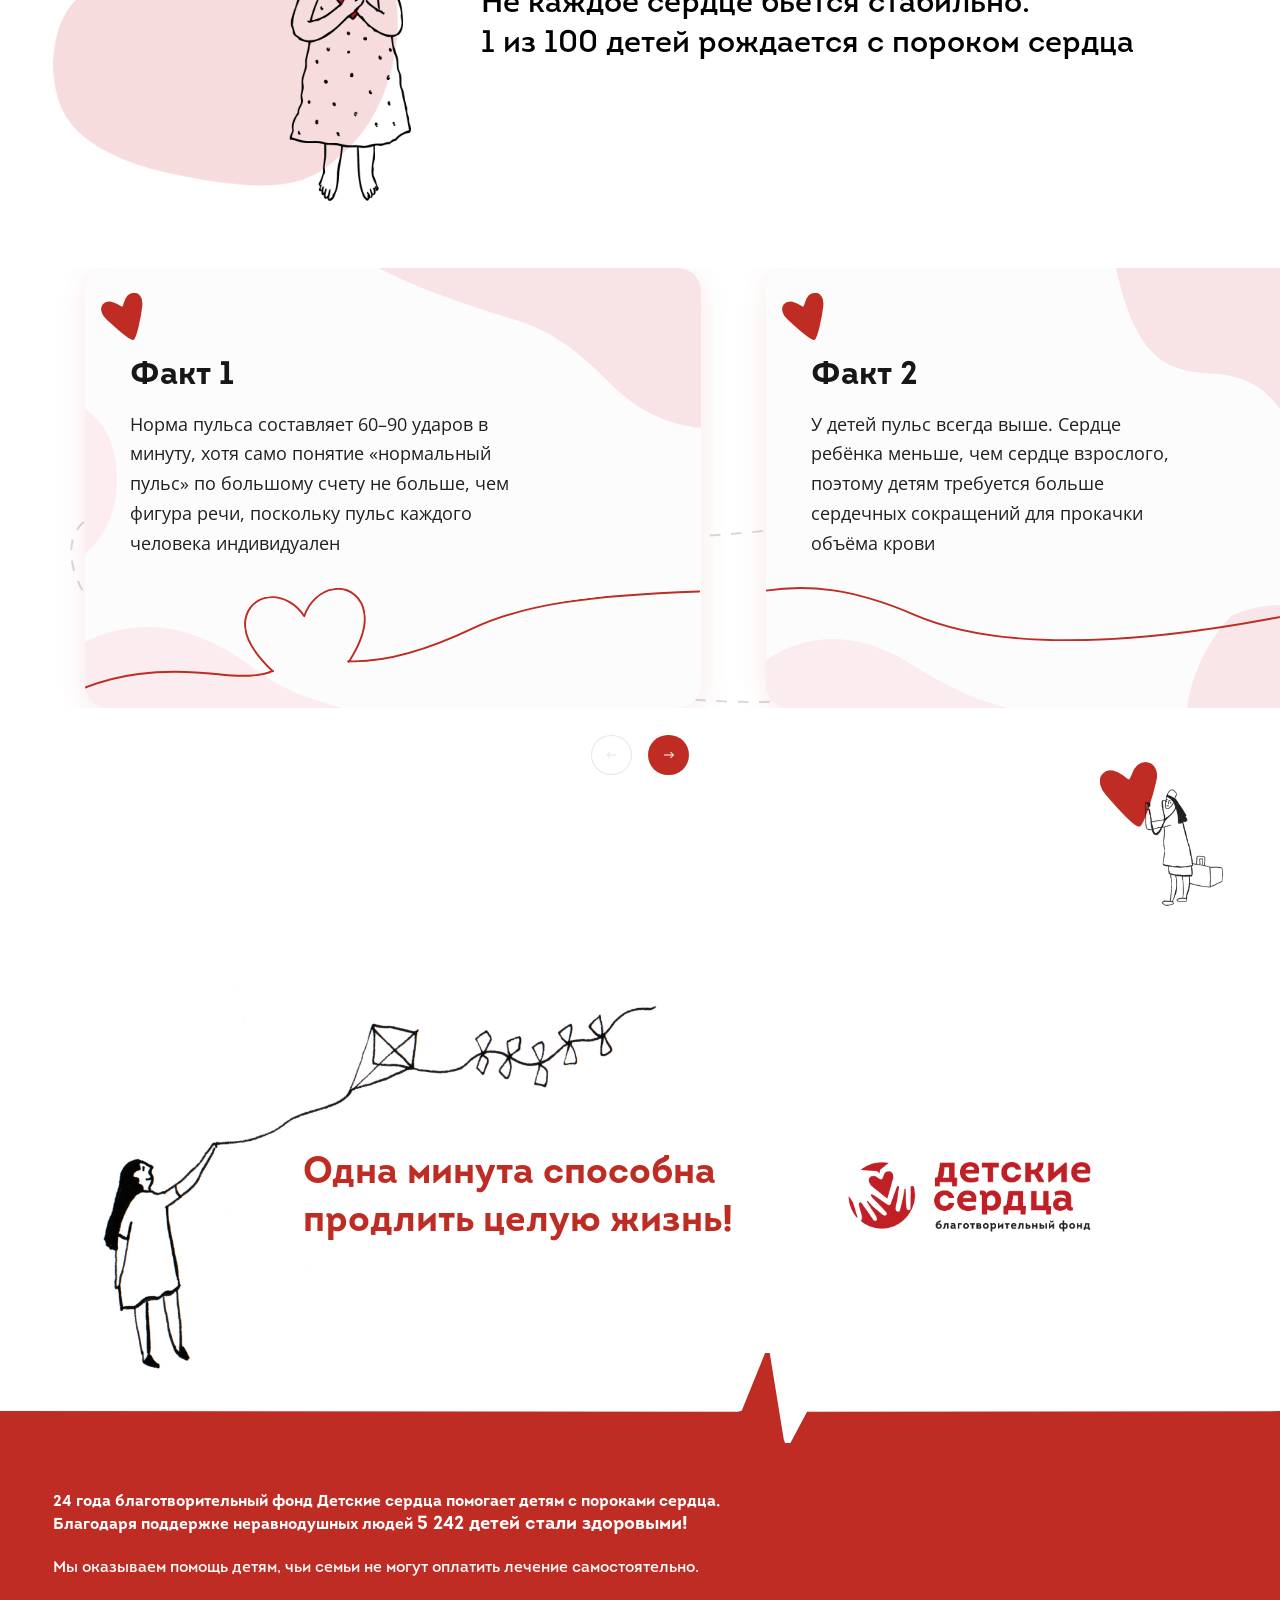
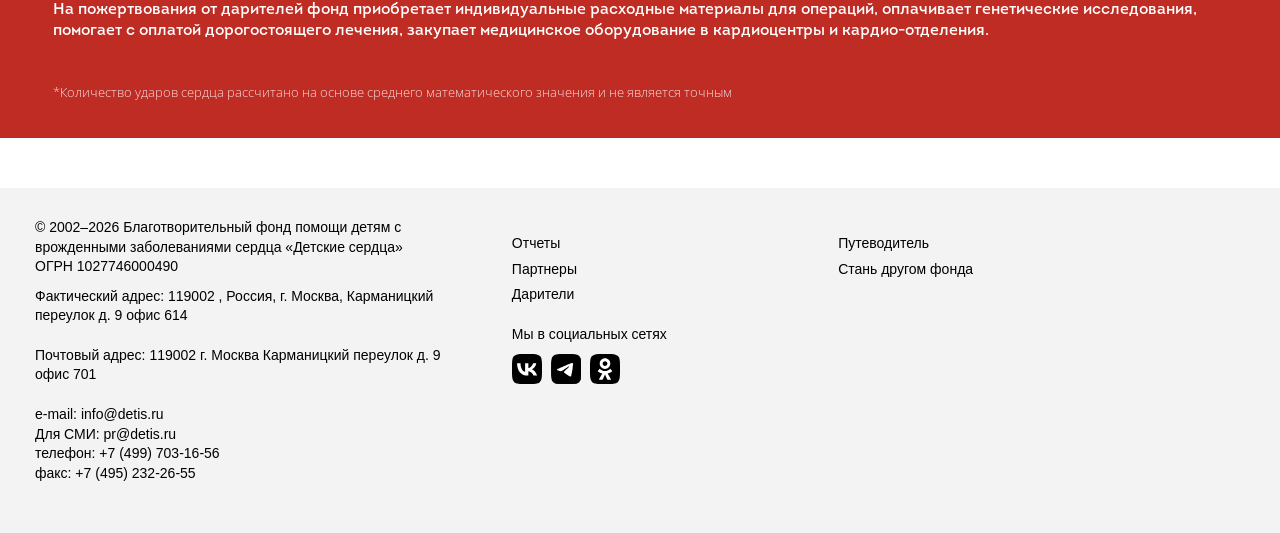
==== commit 7f7347d7: "Add collapsible steps section, update donation page, and enhance styles" ====
--- a/index.html
+++ b/index.html
@@ -194,8 +194,33 @@
         id="measure"
         aria-label="Как измерить пульс"
       >
+        <button
+          type="button"
+          class="steps__toggle"
+          id="steps-toggle"
+          aria-expanded="false"
+          aria-controls="step-1 step-2 step-3"
+        >
+          Как измерить пульс
+          <svg
+            class="steps__toggle-icon"
+            width="10"
+            height="6"
+            viewBox="0 0 10 6"
+            fill="none"
+            aria-hidden="true"
+          >
+            <path
+              d="M1 1L5 5L9 1"
+              stroke="currentColor"
+              stroke-width="1.5"
+              stroke-linecap="round"
+              stroke-linejoin="round"
+            />
+          </svg>
+        </button>
         <ol class="steps__list">
-          <li class="step">
+          <li class="step step--collapsible" id="step-1">
             <div class="step__head"><span class="step__num">1</span></div>
             <div class="step__pic step__pic--1">
               <span class="step__figure"
@@ -206,7 +231,7 @@
             </div>
             <p class="step__text">Положите руку на ровную поверхность</p>
           </li>
-          <li class="step">
+          <li class="step step--collapsible" id="step-2">
             <div class="step__head"><span class="step__num">2</span></div>
             <div class="step__pic step__pic--2">
               <span class="step__figure"
@@ -220,7 +245,7 @@
               запястье
             </p>
           </li>
-          <li class="step">
+          <li class="step step--collapsible" id="step-3">
             <div class="step__head">
               <span class="step__num">3</span>
               <img
@@ -251,7 +276,12 @@
             </p>
           </li>
           <li class="step step--timer">
-            <div class="step__head"><span class="step__num">4</span></div>
+            <div class="step__head"><span class="step__num" style="background: none;"><img
+            class="hero__heart"
+            src="assets/vector66.svg"
+            alt=""
+            aria-hidden="true"
+          /></span></div>
             <p
               class="step__ring"
               id="timer-display"
@@ -400,7 +430,6 @@
 
       <!-- ===== Пожертвование ===== -->
       <section class="result container is-locked" id="donate" hidden>
-        <div id='d3a18150-a6cb-4ad5-b962-4424a75c778f' data-type='mixplat-stat'></div>
         <!-- <div class="progress">
           <div class="progress__track">
             <div
@@ -442,20 +471,7 @@
             <img src="assets/group19.svg" alt="" aria-hidden="true" />
           </button>
         </div>
-      </section>
-
-      <!-- ===== Экран благодарности (только после успешной оплаты) ===== -->
-      <section class="thanks container" id="thanks" hidden>
-        <div class="thanks__art">
-          <img src="assets/img1.png" alt="Люди украшают дерево-сердце" />
-        </div>
-        <div class="thanks__card">
-          <p class="thanks__title">Спасибо</p>
-          <p class="thanks__text">
-            Сегодня ваше сердце помогло другому сердцу продолжать биться.
-          </p>
-          <a class="thanks__link" href="#facts">Узнать больше о своем сердце</a>
-        </div>
+        <div id='d3a18150-a6cb-4ad5-b962-4424a75c778f' data-type='mixplat-stat'></div>
       </section>
 
       <!-- ===== Факты о сердце ===== -->
@@ -903,7 +919,7 @@
           <p class="outro__text">Одна минута способна продлить целую жизнь!</p>
           <div class="outro__logo">
             <img
-              src="assets/ds_logo.png"
+              src="assets/ds_logo.square.png"
               alt="Благотворительный фонд «Детские сердца»"
             />
           </div>
@@ -931,10 +947,7 @@
         </p>
         <p class="footer__note">
           *Количество ударов сердца рассчитано на основе среднего
-          математического значения и не является точным. Благотворительный фонд
-          помощи детям с врождёнными заболеваниями сердца «Детские сердца» ИНН
-          7704244292 ОГРН 1027746000490 119002, г. Москва, Карманицкий переулок,
-          д. 9
+          математического значения и не является точным
         </p>
       </div>
     </footer>
--- a/styles.css
+++ b/styles.css
@@ -130,13 +130,13 @@
   gap: clamp(16px, 2vw, 40px);
 }
 
-.header__logo img { width: clamp(180px, 20.36vw, 391px); height: auto; }
+.header__logo img { height: clamp(50px, 5.61vw, 108px); width: auto; }
 
 .header__help {
   display: flex;
   align-items: center;
   gap: clamp(10px, 1.82vw, 35px);
-  font-family: var(--inter);
+  font-family: var(--intro);
   font-size: clamp(18px, 2.08vw, 40px);
   line-height: 1.2;
   text-decoration: none;
@@ -205,6 +205,9 @@
   list-style: none;
 }
 
+/* Разворачивающийся заголовок инструкции — только в мобильной версии */
+.steps__toggle { display: none; }
+
 .step {
   display: flex;
   flex-direction: column;
@@ -266,7 +269,6 @@
 }
 
 .step__text {
-  margin-top: auto;
   padding-top: clamp(8px, 0.9vw, 17px);
   font-family: var(--os);
   font-size: clamp(13px, 1.08vw, 20.73px);
@@ -379,6 +381,7 @@
 
 @media (prefers-reduced-motion: reduce) {
   .step__ring-progress { transition: none; }
+  .steps__toggle-icon { transition: none; }
 }
 
 /* ---------- Форма ---------- */
@@ -634,6 +637,7 @@
   flex-direction: column;
   align-items: center;
   margin-top: clamp(48px, 5.83vw, 112px);
+  margin-bottom: clamp(48px, 5.83vw, 112px);
 }
 
 .thanks__art { width: min(100%, 1125px); }
@@ -673,6 +677,11 @@
   color: var(--red);
   text-decoration: underline;
   text-underline-offset: 4px;
+}
+
+.thanks__back {
+  display: inline-flex;
+  margin-top: clamp(16px, 1.6vw, 32px);
 }
 
 /* ---------- Карточки-факты ---------- */
@@ -1177,12 +1186,11 @@
     --gutter: calc(16 * var(--px));
     padding-block: calc(15 * var(--px)) 0;
   }
-  .header__logo img { width: calc(140 * var(--px)); }
+  .header__logo img { height: calc(39 * var(--px)); width: auto; }
 
   .header__help { gap: calc(20 * var(--px)); }
   .header__help span {
     display: inline;
-    font-family: var(--os);
     font-size: calc(14 * var(--px));
   }
   .header__help img { width: calc(36 * var(--px)); }
@@ -1218,7 +1226,46 @@
 
   .steps__list {
     grid-template-columns: minmax(0, 1fr);
-    gap: calc(12 * var(--px));
+    /* Отступ между карточками задаётся не через gap, а margin-bottom
+       у самой карточки (см. .step ниже) — так у схлопывающихся шагов
+       отступ анимируется вместе с высотой и не «дёргает» соседей */
+    gap: 0;
+  }
+
+  .step:not(:last-child) { margin-bottom: calc(12 * var(--px)); }
+
+  /* Заголовок-переключатель: по умолчанию инструкция (шаги 1-3) свёрнута */
+  .steps__toggle {
+    display: flex;
+    align-items: center;
+    justify-content: center;
+    gap: calc(6 * var(--px));
+    margin: 0 auto calc(16 * var(--px));
+    font-family: var(--os);
+    font-size: calc(13 * var(--px));
+    color: #7a7a7a;
+  }
+  .steps__toggle-icon {
+    width: calc(10 * var(--px));
+    height: auto;
+    transition: transform .2s ease;
+  }
+  .steps__toggle[aria-expanded="true"] .steps__toggle-icon {
+    transform: rotate(180deg);
+  }
+
+  /* Схлопывающиеся карточки шагов 1-3: высота, отступы и прозрачность
+     анимируются из JS (steps-toggle); здесь только свёрнутое состояние
+     по умолчанию — на случай, если скрипт не выполнится */
+  .step.step--collapsible {
+    display: none;
+    overflow: hidden;
+    transition:
+      height .3s ease,
+      opacity .3s ease,
+      margin-bottom .3s ease,
+      padding-top .3s ease,
+      padding-bottom .3s ease;
   }
 
   /* Колонки карточки: бейдж | иллюстрация | текст.
@@ -1475,6 +1522,7 @@
     line-height: 1.25;
   }
   .thanks__link { margin-top: calc(10 * var(--px)); font-size: calc(12 * var(--px)); }
+  .thanks__back { margin-top: calc(14 * var(--px)); }
 
   /* ---------- Карточки-факты ---------- */
   .facts {
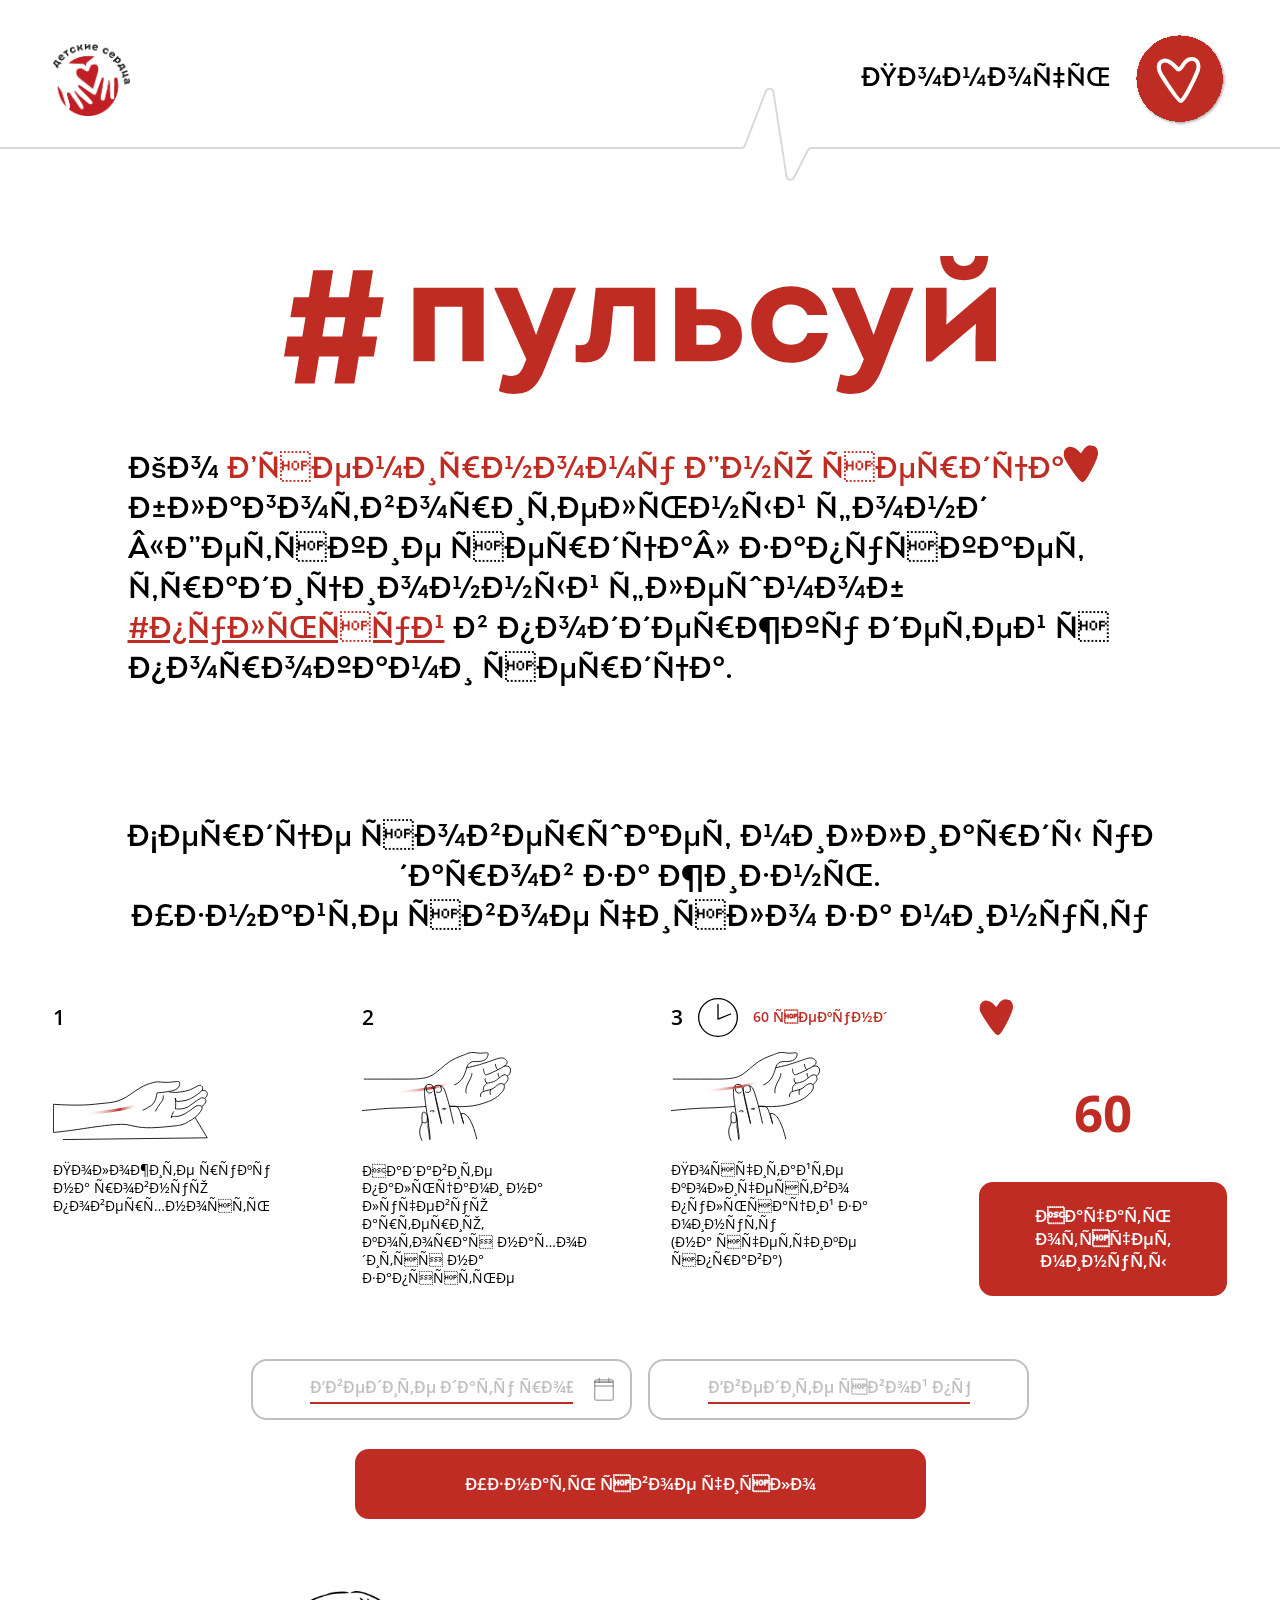
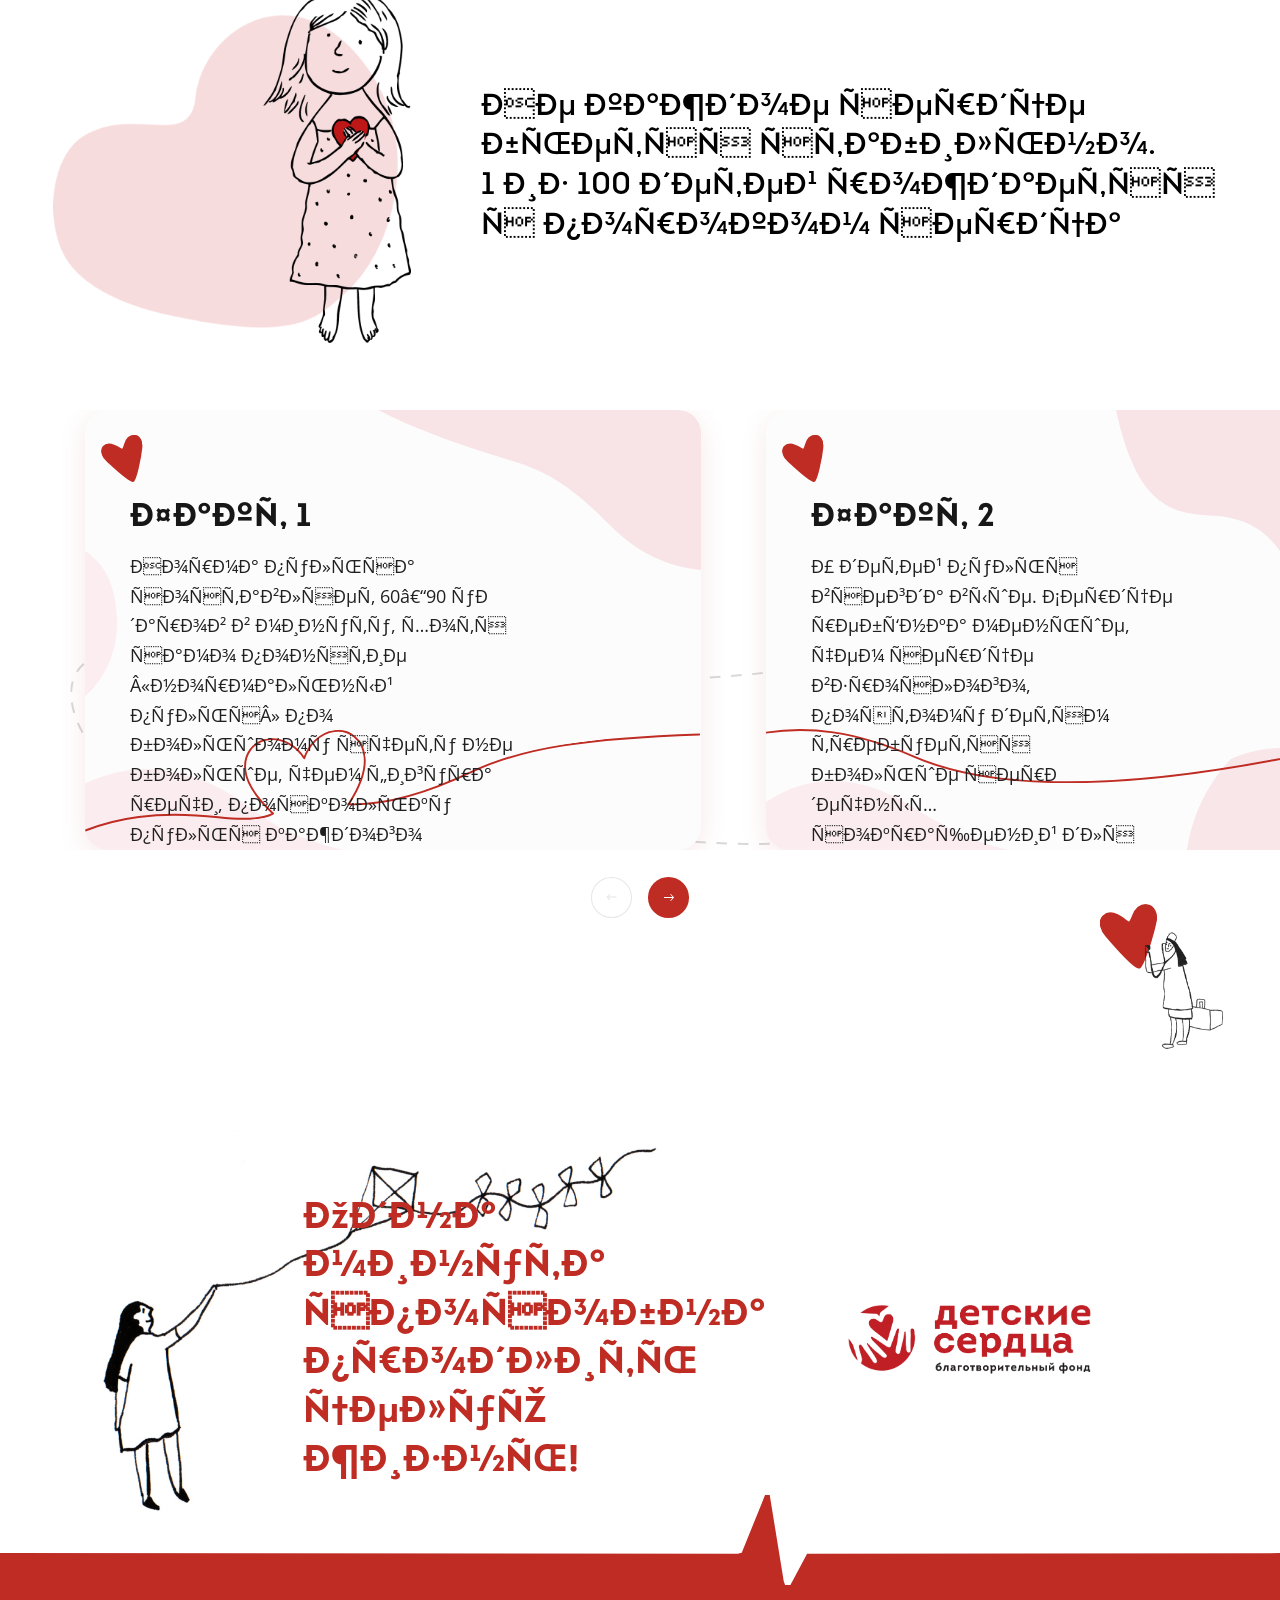
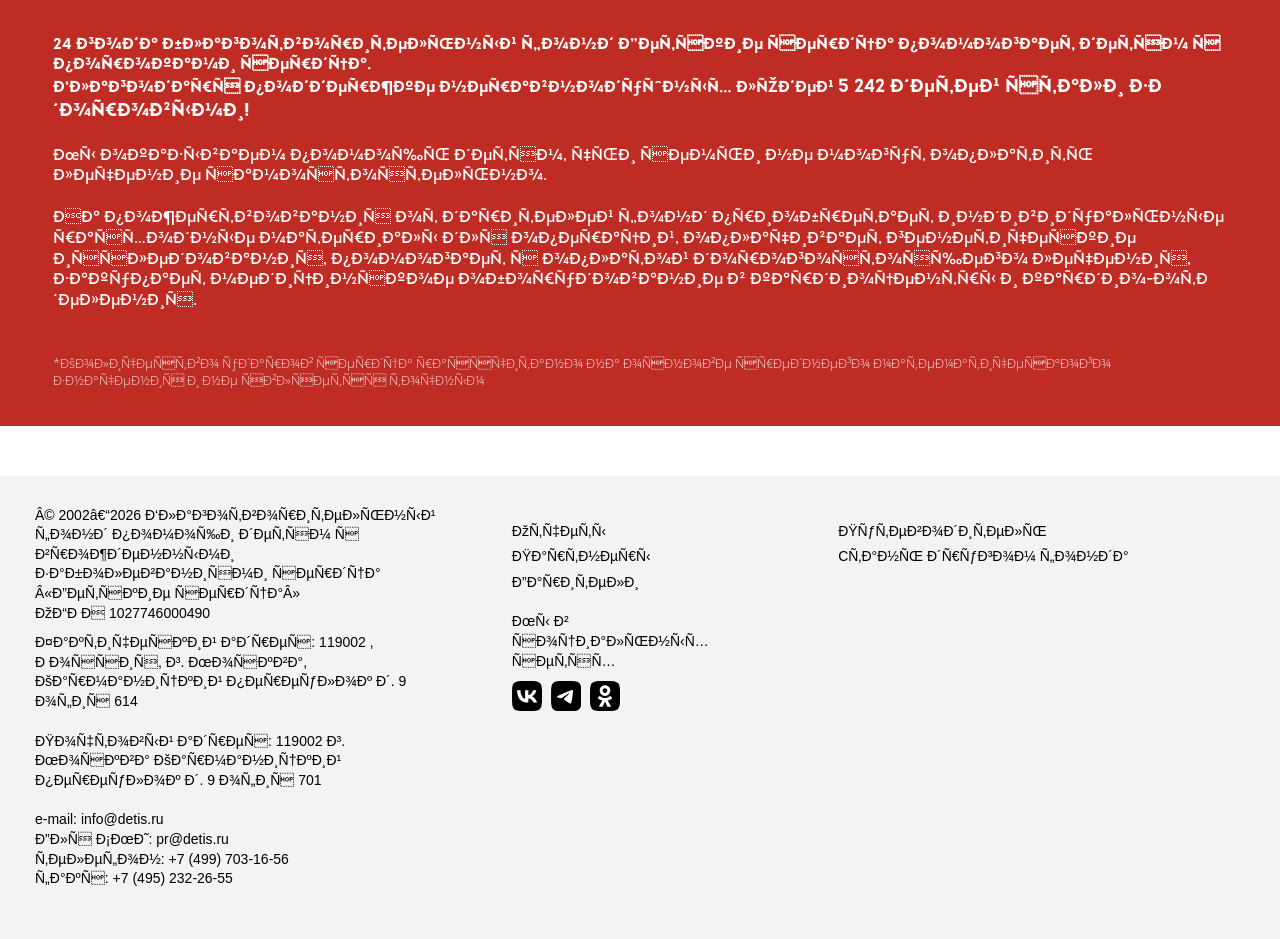
==== commit 98dc3529: "Refactor Yandex.Metrika integration, enhance donation UI, and remove thanks.html" ====
--- a/index.html
+++ b/index.html
@@ -1,20 +1,75 @@
 <!doctype html>
 <html lang="ru">
   <head>
+    <!-- Yandex.Metrika counter -->
+    <script type="text/javascript">
+      (function (m, e, t, r, i, k, a) {
+        m[i] =
+          m[i] ||
+          function () {
+            (m[i].a = m[i].a || []).push(arguments);
+          };
+        m[i].l = 1 * new Date();
+        for (var j = 0; j < document.scripts.length; j++) {
+          if (document.scripts[j].src === r) {
+            return;
+          }
+        }
+        ((k = e.createElement(t)),
+          (a = e.getElementsByTagName(t)[0]),
+          (k.async = 1),
+          (k.src = r),
+          a.parentNode.insertBefore(k, a));
+      })(
+        window,
+        document,
+        "script",
+        "https://mc.yandex.ru/metrika/tag.js?id=112357429",
+        "ym",
+      );
+      ym(112357429, "init", {
+        ssr: true,
+        webvisor: true,
+        clickmap: true,
+        ecommerce: "dataLayer",
+        referrer: document.referrer,
+        url: location.href,
+        accurateTrackBounce: true,
+        trackLinks: true,
+      });
+    </script>
+    <noscript
+      ><div>
+        <img
+          src="https://mc.yandex.ru/watch/112357429"
+          style="position: absolute; left: -9999px"
+          alt=""
+        /></div
+    ></noscript>
+    <!-- /Yandex.Metrika counter -->
     <meta charset="utf-8" />
     <meta name="viewport" content="width=device-width, initial-scale=1" />
-    <title>#пульсуй — подари минуту своего ритма ребёнку с пороком сердца | Детские сердца</title>
+    <title>
+      #пульсуй — подари минуту своего ритма ребёнку с пороком сердца | Детские
+      сердца
+    </title>
     <meta
       name="description"
       content="Флешмоб #пульсуй ко Всемирному Дню сердца: узнайте свой пульс за минуту и подарите минуту его ритма ребёнку с пороком сердца. Благотворительный фонд «Детские сердца»."
     />
     <link rel="canonical" href="https://detis.ru/puls/" />
-    <meta name="robots" content="index, follow, max-image-preview:large, max-snippet:-1" />
+    <meta
+      name="robots"
+      content="index, follow, max-image-preview:large, max-snippet:-1"
+    />
     <meta name="theme-color" content="#bf2c23" />
 
     <!-- Open Graph -->
     <meta property="og:type" content="website" />
-    <meta property="og:site_name" content="Благотворительный фонд «Детские сердца»" />
+    <meta
+      property="og:site_name"
+      content="Благотворительный фонд «Детские сердца»"
+    />
     <meta property="og:locale" content="ru_RU" />
     <meta property="og:url" content="https://detis.ru/puls/" />
     <meta
@@ -25,10 +80,16 @@
       property="og:description"
       content="Флешмоб #пульсуй ко Всемирному Дню сердца: узнайте свой пульс за минуту и подарите минуту его ритма ребёнку с пороком сердца."
     />
-    <meta property="og:image" content="https://detis.ru/puls/assets/og-image.jpg" />
+    <meta
+      property="og:image"
+      content="https://detis.ru/puls/assets/og-image.jpg"
+    />
     <meta property="og:image:width" content="1200" />
     <meta property="og:image:height" content="630" />
-    <meta property="og:image:alt" content="Флешмоб #пульсуй — фонд «Детские сердца»" />
+    <meta
+      property="og:image:alt"
+      content="Флешмоб #пульсуй — фонд «Детские сердца»"
+    />
 
     <!-- Twitter -->
     <meta name="twitter:card" content="summary_large_image" />
@@ -40,13 +101,15 @@
       name="twitter:description"
       content="Узнайте свой пульс за минуту и подарите минуту его ритма ребёнку с пороком сердца."
     />
-    <meta name="twitter:image" content="https://detis.ru/puls/assets/og-image.jpg" />
+    <meta
+      name="twitter:image"
+      content="https://detis.ru/puls/assets/og-image.jpg"
+    />
 
     <!-- Верификация панелей вебмастеров: значения вставит команда фонда (см. README-seo.md) -->
     <!-- <meta name="google-site-verification" content="ЗАПОЛНИТЬ" /> -->
     <!-- <meta name="yandex-verification" content="ЗАПОЛНИТЬ" /> -->
 
-    <link rel="icon" href="/favicon.svg" type="image/svg+xml" />
     <!-- Растровые иконки добавит команда фонда (см. README-seo.md, п. A4):
     <link rel="icon" href="/favicon.ico" sizes="any" />
     <link rel="apple-touch-icon" href="assets/apple-touch-icon.png" /> -->
@@ -59,78 +122,82 @@
     />
     <link rel="stylesheet" href="styles.css" />
     <script async src="https://cdn.mixplat.ru/widget/v3/widget.js"></script>
-    <script src="https://widgets.donation.ru/wloader/2c202b1d-9f3a-443c-ae65-06a1cbe11c02/wloader.js" async></script>
+    <script
+      src="https://widgets.donation.ru/wloader/2c202b1d-9f3a-443c-ae65-06a1cbe11c02/wloader.js"
+      async
+    ></script>
     <style type="text/css">
-      #d7platformRedirector-container { display: none; }
+      #d7platformRedirector-container {
+        display: none;
+      }
     </style>
 
     <script type="application/ld+json">
-    {
-      "@context": "https://schema.org",
-      "@graph": [
-        {
-          "@type": "NGO",
-          "@id": "https://detis.ru/#organization",
-          "name": "Благотворительный фонд помощи детям с врождёнными заболеваниями сердца «Детские сердца»",
-          "alternateName": "Фонд «Детские сердца»",
-          "url": "https://detis.ru/",
-          "logo": "https://detis.ru/puls/assets/ds_logo.png",
-          "email": "info@detis.ru",
-          "telephone": "+7-499-703-16-56",
-          "taxID": "7704244292",
-          "vatID": "1027746000490",
-          "address": {
-            "@type": "PostalAddress",
-            "addressCountry": "RU",
-            "addressLocality": "Москва",
-            "postalCode": "119002",
-            "streetAddress": "Карманицкий переулок, д. 9"
+      {
+        "@context": "https://schema.org",
+        "@graph": [
+          {
+            "@type": "NGO",
+            "@id": "https://detis.ru/#organization",
+            "name": "Благотворительный фонд помощи детям с врождёнными заболеваниями сердца «Детские сердца»",
+            "alternateName": "Фонд «Детские сердца»",
+            "url": "https://detis.ru/",
+            "logo": "https://detis.ru/puls/assets/ds_logo.png",
+            "email": "info@detis.ru",
+            "telephone": "+7-499-703-16-56",
+            "taxID": "7704244292",
+            "vatID": "1027746000490",
+            "address": {
+              "@type": "PostalAddress",
+              "addressCountry": "RU",
+              "addressLocality": "Москва",
+              "postalCode": "119002",
+              "streetAddress": "Карманицкий переулок, д. 9"
+            },
+            "sameAs": [
+              "https://vk.com/club15481908",
+              "https://t.me/detis_ru",
+              "https://ok.ru/group/55071932416244"
+            ]
           },
-          "sameAs": [
-            "https://vk.com/club15481908",
-            "https://t.me/detis_ru",
-            "https://ok.ru/group/55071932416244"
-          ]
-        },
-        {
-          "@type": "WebPage",
-          "@id": "https://detis.ru/puls/#webpage",
-          "url": "https://detis.ru/puls/",
-          "name": "#пульсуй — подари минуту своего ритма ребёнку с пороком сердца",
-          "inLanguage": "ru-RU",
-          "description": "Флешмоб #пульсуй ко Всемирному Дню сердца: узнайте свой пульс за минуту и подарите минуту его ритма ребёнку с пороком сердца.",
-          "isPartOf": { "@id": "https://detis.ru/#website" },
-          "about": { "@id": "https://detis.ru/#organization" },
-          "primaryImageOfPage": "https://detis.ru/puls/assets/og-image.jpg"
-        },
-        {
-          "@type": "WebSite",
-          "@id": "https://detis.ru/#website",
-          "url": "https://detis.ru/",
-          "name": "Благотворительный фонд «Детские сердца»",
-          "inLanguage": "ru-RU",
-          "publisher": { "@id": "https://detis.ru/#organization" }
-        },
-        {
-          "@type": "Event",
-          "name": "Флешмоб #пульсуй",
-          "description": "Традиционный флешмоб фонда «Детские сердца» ко Всемирному Дню сердца в поддержку детей с пороками сердца.",
-          "startDate": "2026-09-01",
-          "endDate": "2026-09-30",
-          "eventAttendanceMode": "https://schema.org/OnlineEventAttendanceMode",
-          "eventStatus": "https://schema.org/EventScheduled",
-          "url": "https://detis.ru/puls/",
-          "image": "https://detis.ru/puls/assets/og-image.jpg",
-          "location": {
-            "@type": "VirtualLocation",
-            "url": "https://detis.ru/puls/"
+          {
+            "@type": "WebPage",
+            "@id": "https://detis.ru/puls/#webpage",
+            "url": "https://detis.ru/puls/",
+            "name": "#пульсуй — подари минуту своего ритма ребёнку с пороком сердца",
+            "inLanguage": "ru-RU",
+            "description": "Флешмоб #пульсуй ко Всемирному Дню сердца: узнайте свой пульс за минуту и подарите минуту его ритма ребёнку с пороком сердца.",
+            "isPartOf": { "@id": "https://detis.ru/#website" },
+            "about": { "@id": "https://detis.ru/#organization" },
+            "primaryImageOfPage": "https://detis.ru/puls/assets/og-image.jpg"
           },
-          "organizer": { "@id": "https://detis.ru/#organization" }
-        }
-      ]
-    }
+          {
+            "@type": "WebSite",
+            "@id": "https://detis.ru/#website",
+            "url": "https://detis.ru/",
+            "name": "Благотворительный фонд «Детские сердца»",
+            "inLanguage": "ru-RU",
+            "publisher": { "@id": "https://detis.ru/#organization" }
+          },
+          {
+            "@type": "Event",
+            "name": "Флешмоб #пульсуй",
+            "description": "Традиционный флешмоб фонда «Детские сердца» ко Всемирному Дню сердца в поддержку детей с пороками сердца.",
+            "startDate": "2026-09-01",
+            "endDate": "2026-09-30",
+            "eventAttendanceMode": "https://schema.org/OnlineEventAttendanceMode",
+            "eventStatus": "https://schema.org/EventScheduled",
+            "url": "https://detis.ru/puls/",
+            "image": "https://detis.ru/puls/assets/og-image.jpg",
+            "location": {
+              "@type": "VirtualLocation",
+              "url": "https://detis.ru/puls/"
+            },
+            "organizer": { "@id": "https://detis.ru/#organization" }
+          }
+        ]
+      }
     </script>
-
   </head>
   <body>
     <header class="header">
@@ -276,12 +343,15 @@
             </p>
           </li>
           <li class="step step--timer">
-            <div class="step__head"><span class="step__num" style="background: none;"><img
-            class="hero__heart"
-            src="assets/vector66.svg"
-            alt=""
-            aria-hidden="true"
-          /></span></div>
+            <div class="step__head">
+              <span class="step__num" style="background: none"
+                ><img
+                  class="hero__heart"
+                  src="assets/vector66.svg"
+                  alt=""
+                  aria-hidden="true"
+              /></span>
+            </div>
             <p
               class="step__ring"
               id="timer-display"
@@ -421,11 +491,40 @@
         <div class="fact__pic pic">
           <img src="assets/image2.png" alt="Девочка держит в руках сердце" />
         </div>
-        <p class="fact__text">
-          Не каждое сердце бьется стабильно.
-          <br class="br-lg" />1&nbsp;из&nbsp;100 детей рождается с пороком
-          сердца
-        </p>
+        <div class="fact__side">
+          <p class="fact__text">
+            Не каждое сердце бьется стабильно.
+            <br class="br-lg" />1&nbsp;из&nbsp;100 детей рождается с пороком
+            сердца
+          </p>
+          <div class="result container is-locked" id="donate" hidden>
+            <p class="result__pulse">
+              Ваш пульс — <span id="donate-pulse">72 удара</span> в минуту
+            </p>
+            <div class="donate">
+              <button
+                class="donate__btn"
+                type="button"
+                data-minutes-step="-1"
+                aria-label="Уменьшить количество минут"
+              >
+                <img src="assets/group18.svg" alt="" aria-hidden="true" />
+              </button>
+              <button class="btn donate__label" type="button" data-open-donate>
+                Подарить
+                <span id="donate-minutes">1 минуту</span> детскому&nbsp;сердцу
+              </button>
+              <button
+                class="donate__btn"
+                type="button"
+                data-minutes-step="1"
+                aria-label="Увеличить количество минут"
+              >
+                <img src="assets/group19.svg" alt="" aria-hidden="true" />
+              </button>
+            </div>
+          </div>
+        </div>
       </section>
 
       <!-- ===== Пожертвование ===== -->
@@ -445,33 +544,10 @@
           </div>
         </div> -->
 
-        <p class="result__pulse">
-          Ваш пульс — <span id="donate-pulse">72 удара</span> в минуту
-        </p>
-
-        <div class="donate">
-          <button
-            class="donate__btn"
-            type="button"
-            data-minutes-step="-1"
-            aria-label="Уменьшить количество минут"
-          >
-            <img src="assets/group18.svg" alt="" aria-hidden="true" />
-          </button>
-          <button class="btn donate__label" type="button" data-open-donate>
-            Подарить
-            <span id="donate-minutes">1 минуту</span> детскому&nbsp;сердцу
-          </button>
-          <button
-            class="donate__btn"
-            type="button"
-            data-minutes-step="1"
-            aria-label="Увеличить количество минут"
-          >
-            <img src="assets/group19.svg" alt="" aria-hidden="true" />
-          </button>
-        </div>
-        <div id='d3a18150-a6cb-4ad5-b962-4424a75c778f' data-type='mixplat-stat'></div>
+        <div
+          id="d3a18150-a6cb-4ad5-b962-4424a75c778f"
+          data-type="mixplat-stat"
+        ></div>
       </section>
 
       <!-- ===== Факты о сердце ===== -->
@@ -744,12 +820,7 @@
               </div>
               <div
                 class="card__deco"
-                style="
-                  left: 52.45%;
-                  top: 57.45%;
-                  width: 47.59%;
-                  height: 27.64%;
-                "
+                style="left: 52.45%; top: 57.45%; width: 47.59%; height: 27.64%"
               >
                 <img src="assets/vector23.svg" alt="" />
               </div>
@@ -1096,9 +1167,7 @@
         <button class="btn btn--wide" type="button" id="mixplat_widget">
           Подарить
         </button>
-        <p class="modal__note">
-          Оплата проходит на защищённой форме MixPlat.
-        </p>
+        <p class="modal__note">Оплата проходит на защищённой форме MixPlat.</p>
       </div>
     </div>
 
@@ -1145,31 +1214,33 @@
         >
           &times;
         </button>
-        <p class="modal__title" id="share-modal-title">Ваша карточка</p>
-        <div class="share-preview">
-          <img
-            id="share-image"
-            alt="Персональная карточка с количеством ударов вашего сердца"
-          />
+        <div class="modal__scroll">
+          <p class="modal__title" id="share-modal-title">Ваша карточка</p>
+          <div class="share-preview">
+            <img
+              id="share-image"
+              alt="Персональная карточка с количеством ударов вашего сердца"
+            />
+          </div>
+          <p class="share-text" id="share-text"></p>
+          <div class="share-actions">
+            <button class="btn" type="button" id="share-native" hidden>
+              Поделиться
+            </button>
+            <a class="btn btn--ghost" id="share-download" download="pulsuy.png"
+              >Скачать картинку</a
+            >
+            <button class="btn btn--ghost" type="button" id="share-copy">
+              Скопировать текст
+            </button>
+          </div>
+          <p
+            class="share-status"
+            id="share-status"
+            role="status"
+            aria-live="polite"
+          ></p>
         </div>
-        <p class="share-text" id="share-text"></p>
-        <div class="share-actions">
-          <button class="btn" type="button" id="share-native" hidden>
-            Поделиться
-          </button>
-          <a class="btn btn--ghost" id="share-download" download="pulsuy.png"
-            >Скачать картинку</a
-          >
-          <button class="btn btn--ghost" type="button" id="share-copy">
-            Скопировать текст
-          </button>
-        </div>
-        <p
-          class="share-status"
-          id="share-status"
-          role="status"
-          aria-live="polite"
-        ></p>
       </div>
     </div>
 
--- a/styles.css
+++ b/styles.css
@@ -541,6 +541,7 @@
   max-width: 1500px;
   display: flex;
   align-items: center;
+  flex-direction: row;
   gap: clamp(24px, 5.47vw, 105px);
   margin-top: clamp(48px, 5.68vw, 109px);
 }
@@ -551,6 +552,10 @@
   border-radius: 8px;
 }
 
+.fact__side {
+  flex-grow: 1;
+}
+
 .fact__text {
   font-size: var(--fs-lead);
   line-height: 1.3;
@@ -561,7 +566,8 @@
   display: flex;
   flex-direction: column;
   align-items: center;
-  margin-top: clamp(48px, 7.92vw, 152px);
+  margin: 0;
+  width: 100%;
 }
 
 .progress,
@@ -1472,7 +1478,6 @@
   .fact__text { line-height: 1.2; }
 
   /* ---------- Результат ---------- */
-  .result { margin-top: calc(40 * var(--px)); }
 
   .progress { padding: 0; background: none; }
   .progress__track { background: #f7dcde; border-radius: calc(16 * var(--px)); }
@@ -1490,8 +1495,8 @@
   .donate {
     flex-wrap: nowrap;
     gap: calc(9 * var(--px));
-    margin-top: calc(22 * var(--px));
-    padding: 0;
+    margin-top: 0;
+    padding: 22px 0;
     background: none;
   }
   .donate__btn { width: calc(31 * var(--px)); padding: 0; }
@@ -1710,6 +1715,9 @@
   line-height: 1;
   color: #8a8a8a;
   border-radius: 50%;
+  display: flex;
+  align-items: center;
+  justify-content: center;
 }
 .modal__close:hover { color: var(--red); background: #f6f0f0; }
 
@@ -1848,6 +1856,55 @@
 /* ---------- Share-карточка ---------- */
 .modal__dialog--share { width: min(100%, 480px); }
 
+/* Заголовок «Ваша карточка» — на одном уровне с крестиком.
+   Крестик: absolute, top 8px, высота 44px → центр на 30px от края диалога.
+   Диалогу убираем верхний паддинг, а .modal__scroll даёт свои 8px —
+   заголовок с min-height 44px и flex-центровкой попадает ровно в тот же центр. */
+.modal__dialog--share { padding-top: 0; }
+.modal__dialog--share .modal__title {
+  display: flex;
+  align-items: center;
+  justify-content: center;
+  min-height: 44px;
+  padding-inline: 48px;
+}
+
+/* Прокрутка вынесена во внутренний контейнер, чтобы скруглённые углы
+   попап-окна оставались нетронутыми (иначе в Firefox полоса прокрутки
+   «съедает» угол). */
+.modal__dialog--share {
+  display: flex;
+  flex-direction: column;
+  overflow: hidden;
+}
+.modal__scroll {
+  overflow-y: auto;
+  min-height: 0;
+  overscroll-behavior: contain;
+  padding: 8px;
+}
+.modal__scroll::-webkit-scrollbar {
+  width: 8px;
+}
+.modal__scroll::-webkit-scrollbar-track {
+  margin: 20px 0;
+  background: transparent;
+}
+.modal__scroll::-webkit-scrollbar-thumb {
+  background: rgba(191, 44, 35, .55);
+  border-radius: 999px;
+}
+.modal__scroll::-webkit-scrollbar-thumb:hover {
+  background: var(--red);
+}
+/* Firefox (не Chromium: там scrollbar-width отключает ::-webkit-scrollbar) */
+@supports (-moz-orient: inline) {
+  .modal__scroll {
+    scrollbar-width: thin;
+    scrollbar-color: rgba(191, 44, 35, .55) transparent;
+  }
+}
+
 .share-preview {
   /* Карточка вертикальная (1080×1920), поэтому ограничиваем её по высоте:
      ширину высчитает aspect-ratio, и превью не распирает поп-ап */
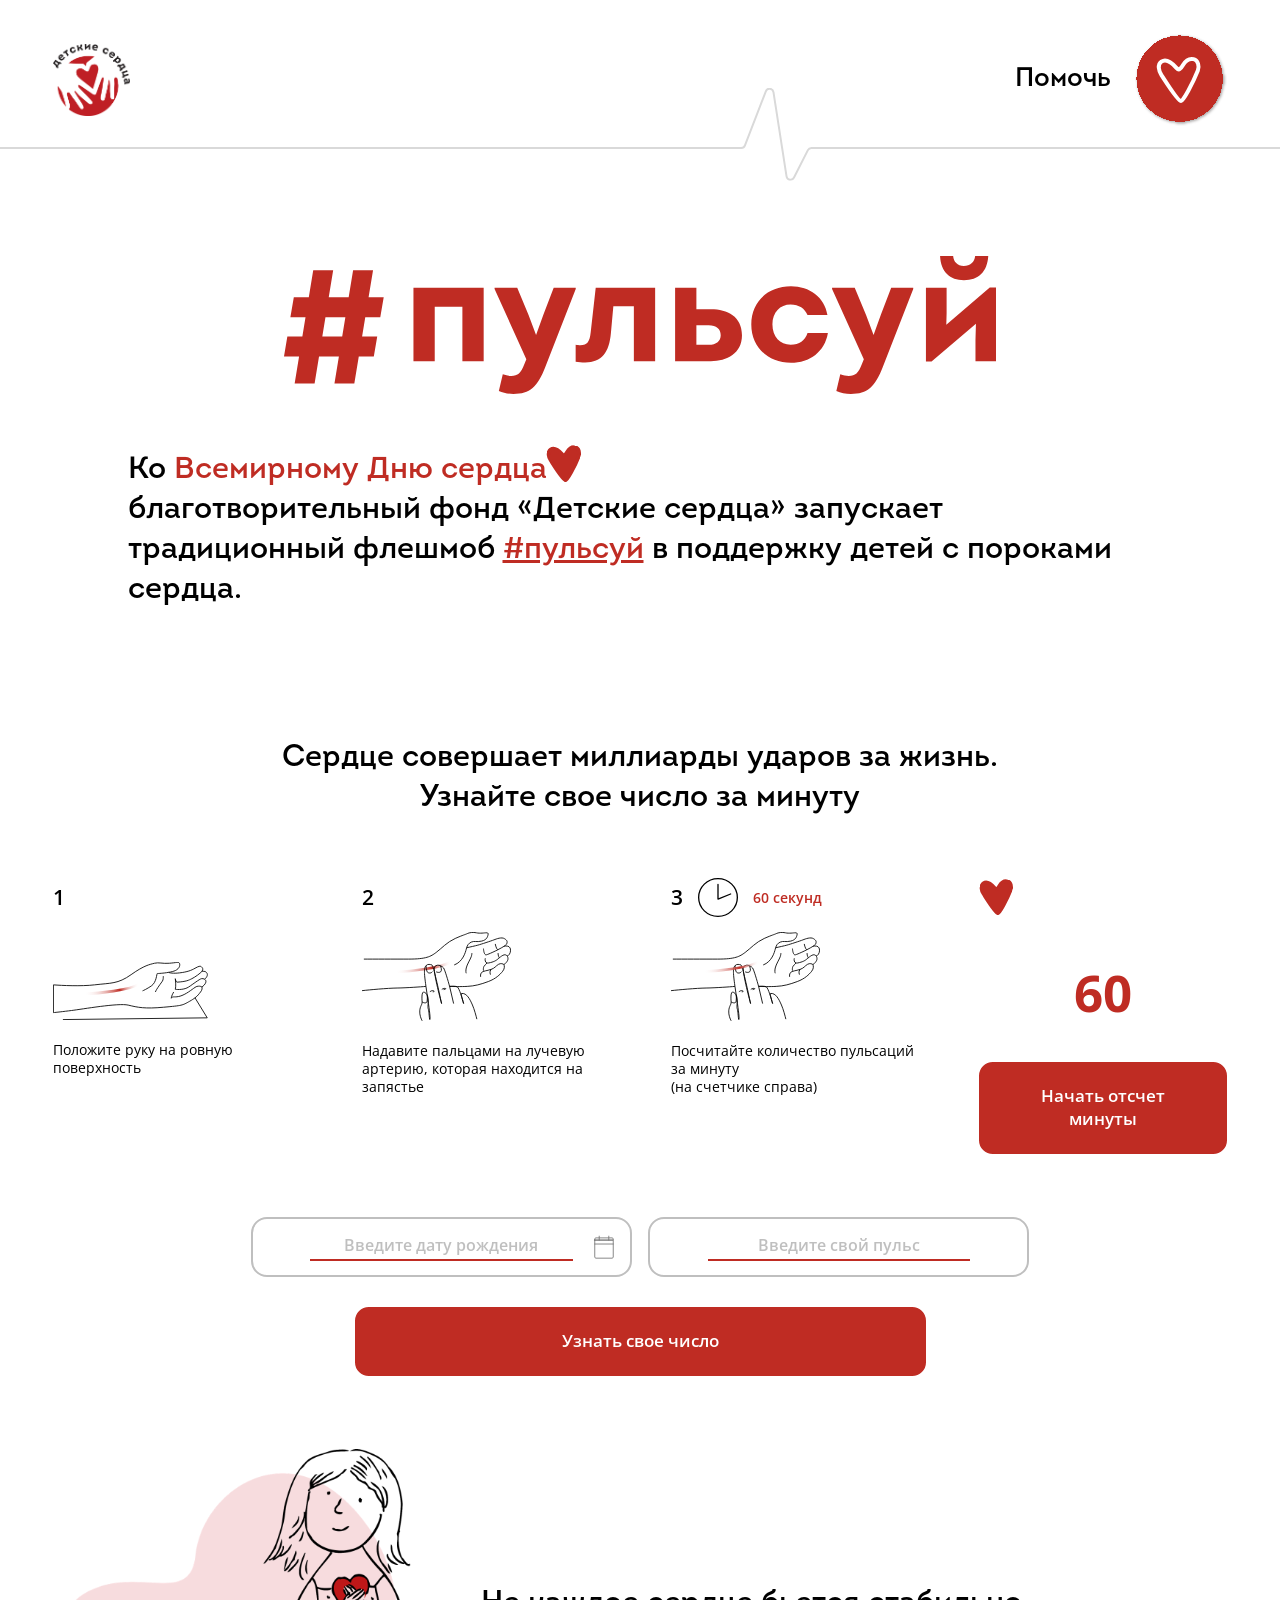
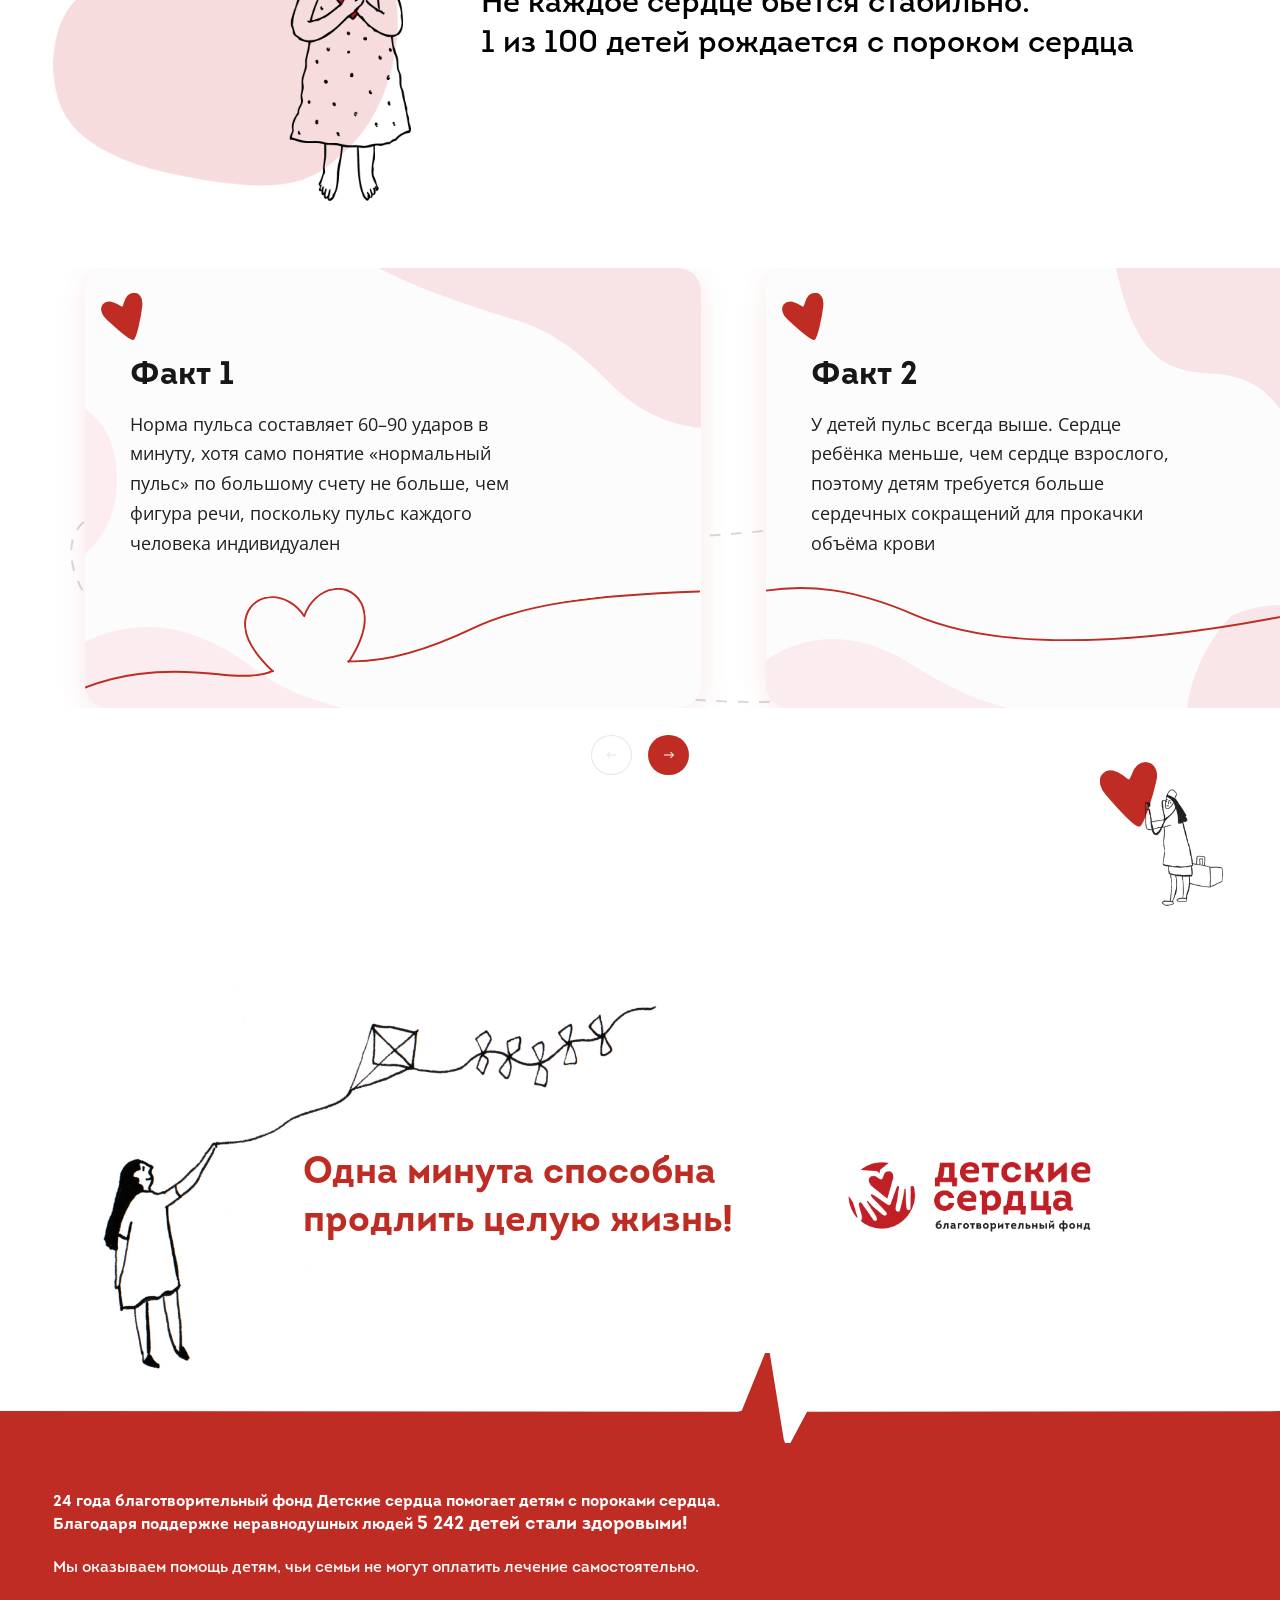
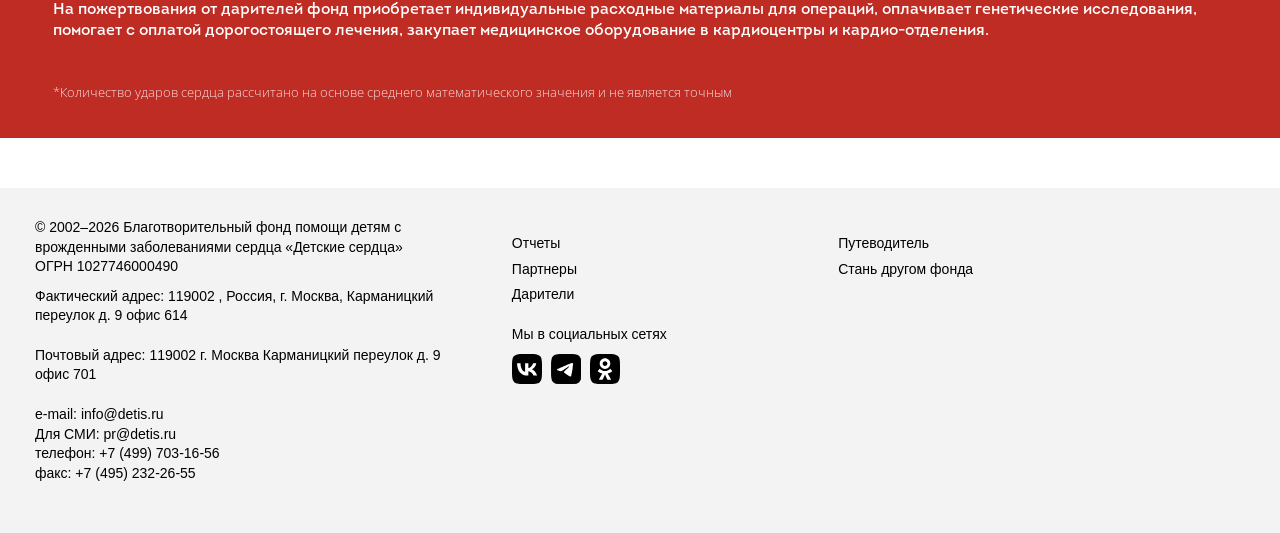
==== commit 7c09638c: "Reorder Yandex.Metrika counter script in index.html for improved structure" ====
--- a/index.html
+++ b/index.html
@@ -1,6 +1,72 @@
 <!doctype html>
 <html lang="ru">
   <head>
+    <meta charset="utf-8" />
+    <meta name="viewport" content="width=device-width, initial-scale=1" />
+    <title>
+      #пульсуй — подари минуту своего ритма ребёнку с пороком сердца | Детские
+      сердца
+    </title>
+    <meta
+      name="description"
+      content="Флешмоб #пульсуй ко Всемирному Дню сердца: узнайте свой пульс за минуту и подарите минуту его ритма ребёнку с пороком сердца. Благотворительный фонд «Детские сердца»."
+    />
+    <link rel="canonical" href="https://detis.ru/puls/" />
+    <meta
+      name="robots"
+      content="index, follow, max-image-preview:large, max-snippet:-1"
+    />
+    <meta name="theme-color" content="#bf2c23" />
+
+    <!-- Open Graph -->
+    <meta property="og:type" content="website" />
+    <meta
+      property="og:site_name"
+      content="Благотворительный фонд «Детские сердца»"
+    />
+    <meta property="og:locale" content="ru_RU" />
+    <meta property="og:url" content="https://detis.ru/puls/" />
+    <meta
+      property="og:title"
+      content="#пульсуй — подари минуту своего ритма ребёнку с пороком сердца"
+    />
+    <meta
+      property="og:description"
+      content="Флешмоб #пульсуй ко Всемирному Дню сердца: узнайте свой пульс за минуту и подарите минуту его ритма ребёнку с пороком сердца."
+    />
+    <meta
+      property="og:image"
+      content="https://detis.ru/puls/assets/og-image.jpg"
+    />
+    <meta property="og:image:width" content="1200" />
+    <meta property="og:image:height" content="630" />
+    <meta
+      property="og:image:alt"
+      content="Флешмоб #пульсуй — фонд «Детские сердца»"
+    />
+
+    <!-- Twitter -->
+    <meta name="twitter:card" content="summary_large_image" />
+    <meta
+      name="twitter:title"
+      content="#пульсуй — подари минуту своего ритма ребёнку с пороком сердца"
+    />
+    <meta
+      name="twitter:description"
+      content="Узнайте свой пульс за минуту и подарите минуту его ритма ребёнку с пороком сердца."
+    />
+    <meta
+      name="twitter:image"
+      content="https://detis.ru/puls/assets/og-image.jpg"
+    />
+
+    <!-- Верификация панелей вебмастеров: значения вставит команда фонда (см. README-seo.md) -->
+    <!-- <meta name="google-site-verification" content="ЗАПОЛНИТЬ" /> -->
+    <!-- <meta name="yandex-verification" content="ЗАПОЛНИТЬ" /> -->
+
+    <!-- Растровые иконки добавит команда фонда (см. README-seo.md, п. A4):
+    <link rel="icon" href="/favicon.ico" sizes="any" />
+    <link rel="apple-touch-icon" href="assets/apple-touch-icon.png" /> -->
     <!-- Yandex.Metrika counter -->
     <script type="text/javascript">
       (function (m, e, t, r, i, k, a) {
@@ -47,73 +113,6 @@
         /></div
     ></noscript>
     <!-- /Yandex.Metrika counter -->
-    <meta charset="utf-8" />
-    <meta name="viewport" content="width=device-width, initial-scale=1" />
-    <title>
-      #пульсуй — подари минуту своего ритма ребёнку с пороком сердца | Детские
-      сердца
-    </title>
-    <meta
-      name="description"
-      content="Флешмоб #пульсуй ко Всемирному Дню сердца: узнайте свой пульс за минуту и подарите минуту его ритма ребёнку с пороком сердца. Благотворительный фонд «Детские сердца»."
-    />
-    <link rel="canonical" href="https://detis.ru/puls/" />
-    <meta
-      name="robots"
-      content="index, follow, max-image-preview:large, max-snippet:-1"
-    />
-    <meta name="theme-color" content="#bf2c23" />
-
-    <!-- Open Graph -->
-    <meta property="og:type" content="website" />
-    <meta
-      property="og:site_name"
-      content="Благотворительный фонд «Детские сердца»"
-    />
-    <meta property="og:locale" content="ru_RU" />
-    <meta property="og:url" content="https://detis.ru/puls/" />
-    <meta
-      property="og:title"
-      content="#пульсуй — подари минуту своего ритма ребёнку с пороком сердца"
-    />
-    <meta
-      property="og:description"
-      content="Флешмоб #пульсуй ко Всемирному Дню сердца: узнайте свой пульс за минуту и подарите минуту его ритма ребёнку с пороком сердца."
-    />
-    <meta
-      property="og:image"
-      content="https://detis.ru/puls/assets/og-image.jpg"
-    />
-    <meta property="og:image:width" content="1200" />
-    <meta property="og:image:height" content="630" />
-    <meta
-      property="og:image:alt"
-      content="Флешмоб #пульсуй — фонд «Детские сердца»"
-    />
-
-    <!-- Twitter -->
-    <meta name="twitter:card" content="summary_large_image" />
-    <meta
-      name="twitter:title"
-      content="#пульсуй — подари минуту своего ритма ребёнку с пороком сердца"
-    />
-    <meta
-      name="twitter:description"
-      content="Узнайте свой пульс за минуту и подарите минуту его ритма ребёнку с пороком сердца."
-    />
-    <meta
-      name="twitter:image"
-      content="https://detis.ru/puls/assets/og-image.jpg"
-    />
-
-    <!-- Верификация панелей вебмастеров: значения вставит команда фонда (см. README-seo.md) -->
-    <!-- <meta name="google-site-verification" content="ЗАПОЛНИТЬ" /> -->
-    <!-- <meta name="yandex-verification" content="ЗАПОЛНИТЬ" /> -->
-
-    <!-- Растровые иконки добавит команда фонда (см. README-seo.md, п. A4):
-    <link rel="icon" href="/favicon.ico" sizes="any" />
-    <link rel="apple-touch-icon" href="assets/apple-touch-icon.png" /> -->
-
     <link rel="preconnect" href="https://fonts.googleapis.com" />
     <link rel="preconnect" href="https://fonts.gstatic.com" crossorigin />
     <link
--- a/styles.css
+++ b/styles.css
@@ -1464,18 +1464,24 @@
     line-height: 1.125;
   }
 
-  /* ---------- Девочка + факт ---------- */
+  /* ---------- Факт про детское сердце ---------- */
+  /* В мобильном макете девочки нет — текст лежит поверх розового сердца */
   .fact {
-    gap: calc(46 * var(--px));
+    gap: calc(24 * var(--px));
     margin-top: calc(47 * var(--px));
-    text-align: left;
-  }
-  .fact__pic {
-    align-self: start;
-    width: calc(247 * var(--px));
-    margin-left: calc(27 * var(--px));
-  }
-  .fact__text { line-height: 1.2; }
+    text-align: center;
+  }
+  .fact__pic { display: none; }
+  .fact__text {
+    display: flex;
+    align-items: center;
+    justify-content: center;
+    min-height: calc(224 * var(--px));
+    padding: calc(36 * var(--px)) calc(12 * var(--px));
+    line-height: 1.2;
+    text-align: center;
+    background: url(assets/fact-heart.png) center / contain no-repeat;
+  }
 
   /* ---------- Результат ---------- */
 
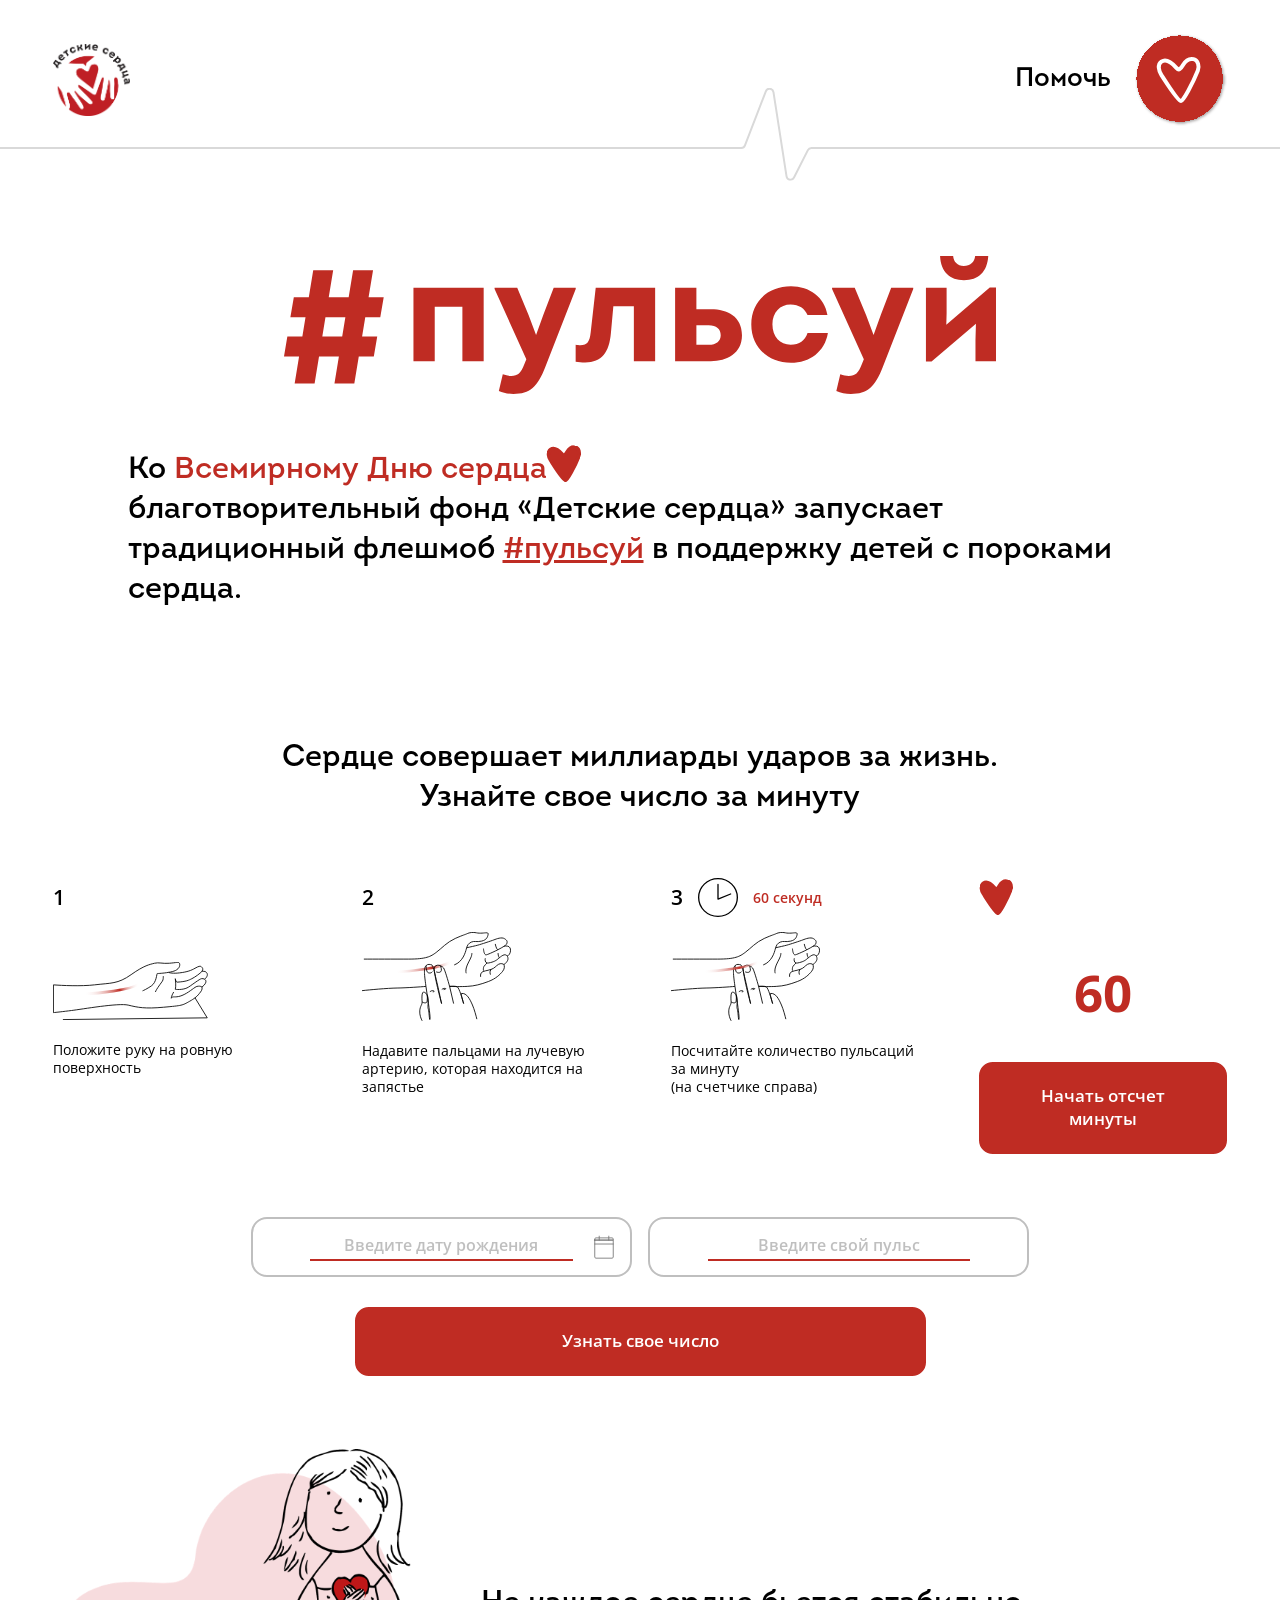
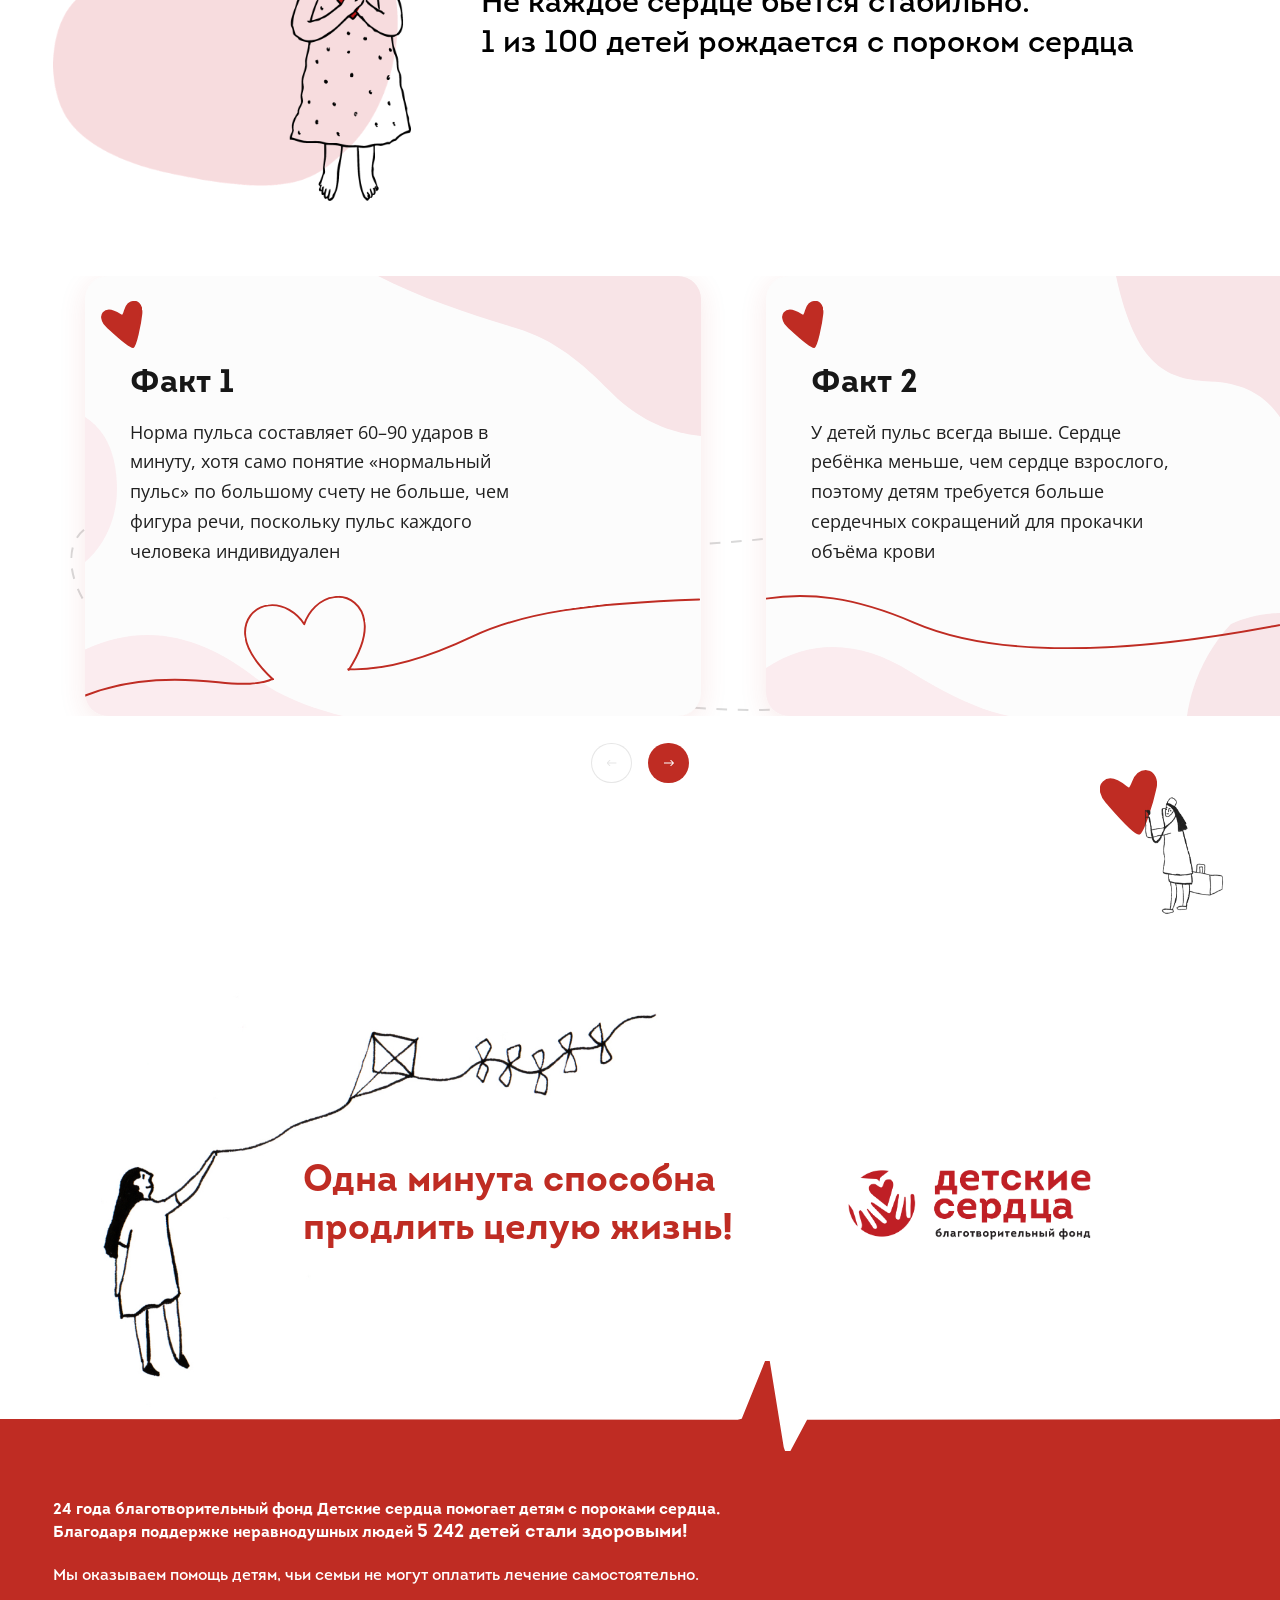
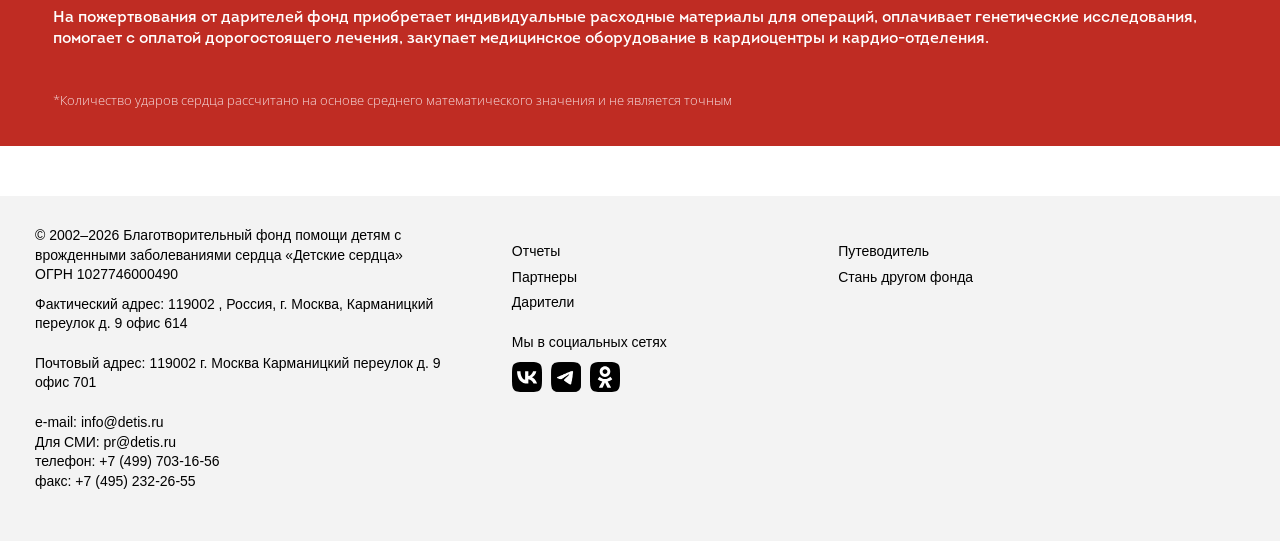
==== commit 8523cc6d: "Update donate section to adjust margin for improved layout" ====
--- a/index.html
+++ b/index.html
@@ -527,7 +527,7 @@
       </section>
 
       <!-- ===== Пожертвование ===== -->
-      <section class="result container is-locked" id="donate" hidden>
+      <section class="result container is-locked" style="margin-top: 8px;" id="donate">
         <!-- <div class="progress">
           <div class="progress__track">
             <div
